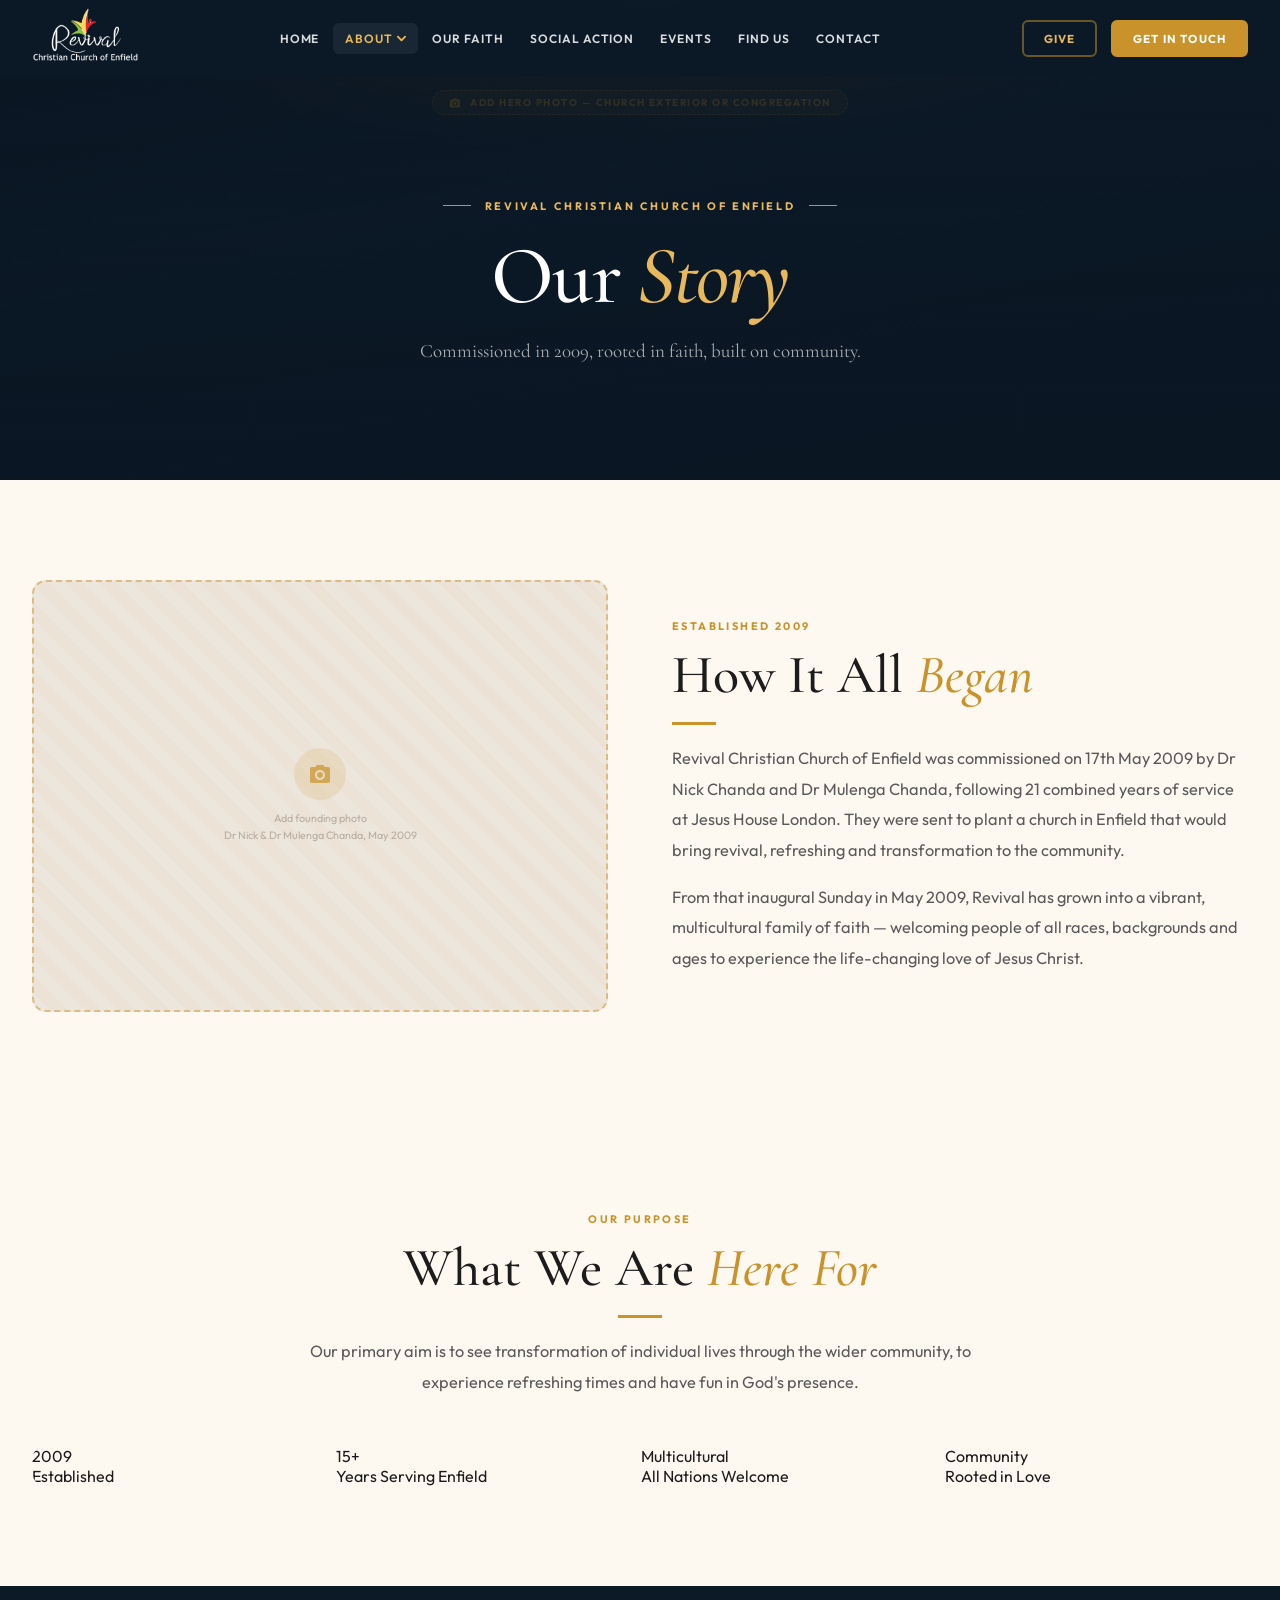
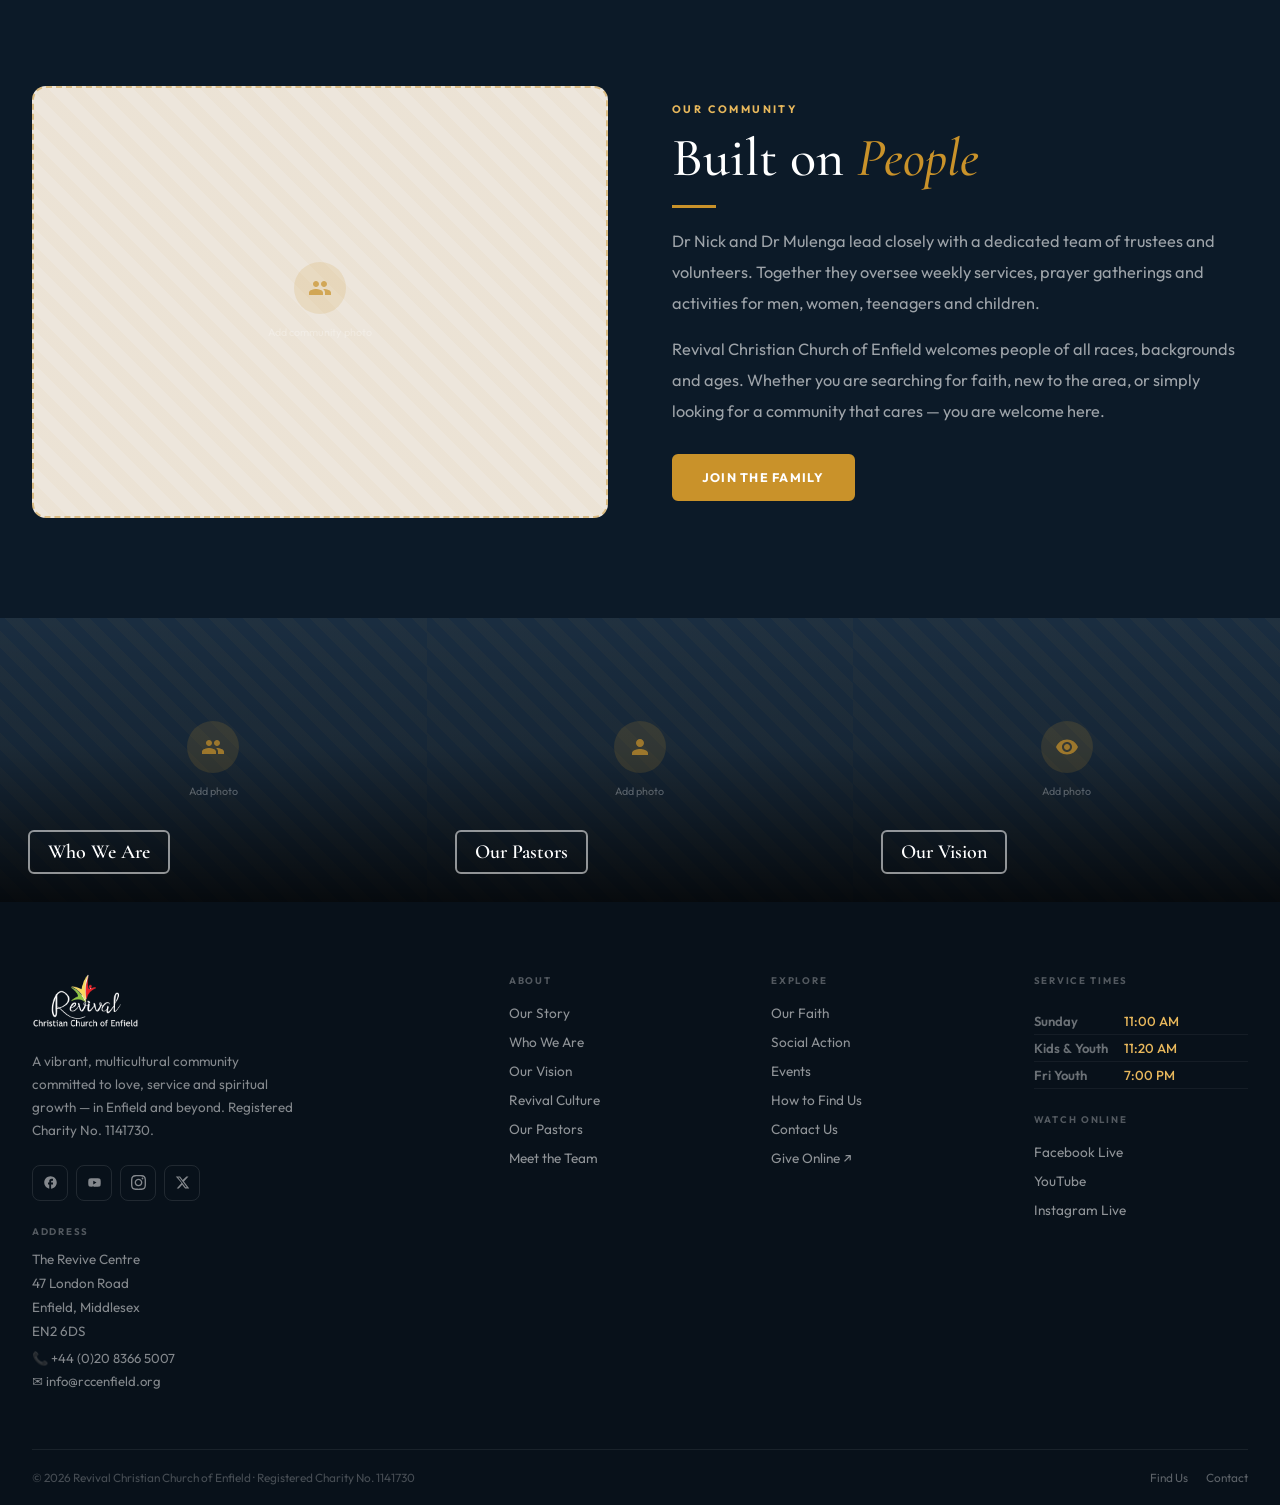
==== background/index.html @ 8c02761c "Initial commit" ====
<!DOCTYPE html>
<html lang="en">
<head>
  <meta charset="UTF-8">
  <meta name="viewport" content="width=device-width, initial-scale=1.0">
  <title>Our Story | Revival Christian Church of Enfield</title>
  <meta name="description" content="Discover the story behind Revival Christian Church of Enfield — founded in 2009 by Dr Nick &amp; Dr Mulenga Chanda at The Revive Centre, 47 London Road, Enfield EN2 6DS.">
  <meta property="og:title" content="Our Story | Revival Christian Church of Enfield">
  <meta property="og:description" content="Founded in 2009, Revival Christian Church of Enfield is a community of faith committed to transformation, refreshing and revival in Enfield and beyond.">
  <meta property="og:type" content="website">
  <meta property="og:url" content="https://rccenfield.org/background/">
  <meta name="robots" content="index, follow">
  <link rel="canonical" href="https://rccenfield.org/background/">
  <script type="application/ld+json">{"@context":"https://schema.org","@type":"Church","name":"Revival Christian Church of Enfield","url":"https://rccenfield.org","telephone":"+442083665007","email":"info@rccenfield.org","address":{"@type":"PostalAddress","streetAddress":"47 London Road","addressLocality":"Enfield","addressRegion":"Middlesex","postalCode":"EN2 6DS","addressCountry":"GB"},"foundingDate":"2009-05-17"}</script>
  <link rel="preconnect" href="https://fonts.googleapis.com">
  <link rel="preconnect" href="https://fonts.gstatic.com" crossorigin>
  <link href="https://fonts.googleapis.com/css2?family=Cormorant+Garamond:ital,wght@0,400;0,500;0,600;0,700;1,400;1,600&family=Outfit:wght@300;400;500;600;700&display=swap" rel="stylesheet">
  <link rel="stylesheet" href="../css/global.css">
  <style>
    .story-grid   { display: grid; grid-template-columns: 1fr 1fr; gap: 64px; align-items: center; }
    .story-grid.rev { direction: rtl; }
    .story-grid.rev > * { direction: ltr; }
    .story-ph     { aspect-ratio: 4/3; }
    .aim-block    { background: var(--navy); border-radius: var(--rl); padding: 48px; }
    .aim-block .st { color: #fff; }
    .aim-block .st em { font-style: italic; color: var(--glt); }
    .aim-block .sb { color: rgba(255,255,255,.7); }
    @media (max-width: 900px) {
      .story-grid, .story-grid.rev { grid-template-columns: 1fr; direction: ltr; }
    }
  </style>
</head>
<body>

<!-- ════════════ NAV ════════════ -->
<nav class="nav dark" id="nav" role="navigation" aria-label="Main navigation">
  <div class="nav-in">
    <a href="../" class="nav-logo" aria-label="Revival Christian Church of Enfield – Home">
      <img src="../assets/img/logo.png" alt="Revival Christian Church of Enfield" class="logo-img">
    </a>
    <ul class="nav-links" role="list">
      <li class="ni"><a href="../" class="nl">Home</a></li>
      <li class="ni">
        <button class="nl active" aria-haspopup="true" aria-expanded="false">About <svg class="chev" viewBox="0 0 10 6"><path d="M1 1l4 4 4-4" stroke-linecap="round" stroke-linejoin="round"/></svg></button>
        <div class="drop" role="menu">
          <a href="../background/" role="menuitem" aria-current="page">Our Story</a>
          <a href="../who_we_are/" role="menuitem">Who We Are</a>
          <a href="../our_vision/" role="menuitem">Our Vision</a>
          <a href="../culture/" role="menuitem">Revival Culture</a>
          <div class="dd"></div>
          <a href="../our_pastors/" role="menuitem">Our Pastors</a>
          <a href="../our_workforce/" role="menuitem">Meet the Team</a>
        </div>
      </li>
      <li class="ni"><a href="../our_faith/" class="nl">Our Faith</a></li>
      <li class="ni"><a href="../social_action/" class="nl">Social Action</a></li>
      <li class="ni"><a href="../events/" class="nl">Events</a></li>
      <li class="ni"><a href="../how_to_find_us/" class="nl">Find Us</a></li>
      <li class="ni"><a href="../contact/" class="nl">Contact</a></li>
    </ul>
    <div style="display:flex;align-items:center;gap:14px;flex-shrink:0;">
      <a href="https://rcce.churchsuite.com/donate/" target="_blank" rel="noopener" class="btn-nav-give">Give</a>
      <a href="../contact/" class="btn-nav">Get in Touch</a>
      <button class="burger" id="burger" aria-label="Open menu" aria-expanded="false"><span></span><span></span><span></span></button>
    </div>
  </div>
</nav>

<!-- Mobile Menu -->
<div class="mob" id="mob" role="dialog" aria-modal="true" aria-label="Navigation">
  <span class="mob-sec">Menu</span>
  <a href="../">Home</a>
  <span class="mob-sec">About</span>
  <a href="../background/">Our Story</a>
  <a href="../who_we_are/">Who We Are</a>
  <a href="../our_vision/">Our Vision</a>
  <a href="../culture/">Revival Culture</a>
  <a href="../our_pastors/">Our Pastors</a>
  <a href="../our_workforce/">Meet the Team</a>
  <span class="mob-sec">Explore</span>
  <a href="../our_faith/">Our Faith</a>
  <a href="../social_action/">Social Action</a>
  <a href="../events/">Events</a>
  <a href="../how_to_find_us/">How to Find Us</a>
  <a href="../contact/">Contact</a>
  <a href="https://rcce.churchsuite.com/donate/" target="_blank" rel="noopener">Give Online ↗</a>
  <a href="../contact/" class="mob-cta">Get in Touch →</a>
</div>

<!-- ════════════ PAGE HERO ════════════ -->
<section class="page-hero" aria-labelledby="ph-h1">
  <div class="page-hero-bg" aria-hidden="true">
    <!--
      📷 HERO PHOTO — Add a photo of the church exterior, congregation, or founding moment.
      <img src="../images/background-hero.jpg" alt="Revival Christian Church of Enfield congregation" class="page-hero-img">
    -->
    <div class="page-hero-ph">
      <span class="page-hero-ph-label">
        <svg viewBox="0 0 24 24"><path d="M20 5h-3.17L15 3H9L7.17 5H4c-1.1 0-2 .9-2 2v12c0 1.1.9 2 2 2h16c1.1 0 2-.9 2-2V7c0-1.1-.9-2-2-2zm-8 13c-2.76 0-5-2.24-5-5s2.24-5 5-5 5 2.24 5 5-2.24 5-5 5zm0-8c-1.65 0-3 1.35-3 3s1.35 3 3 3 3-1.35 3-3-1.35-3-3-3z"/></svg>
        Add Hero Photo — church exterior or congregation
      </span>
    </div>
    <div class="page-hero-overlay"></div>
  </div>
  <div class="page-hero-c">
    <p class="page-hero-ey">Revival Christian Church of Enfield</p>
    <h1 class="page-hero-h1" id="ph-h1">Our <em>Story</em></h1>
    <p class="page-hero-sub">Commissioned in 2009, rooted in faith, built on community.</p>
  </div>
</section>

<!-- ════════════ FOUNDING STORY ════════════ -->
<section class="sec" style="background:var(--cream);" aria-labelledby="story-h">
  <div class="sec-in">
    <div class="story-grid">
      <div class="reveal">
        <!--
          📷 FOUNDING PHOTO — A photo from the early days or founding service, May 2009.
          <img src="../images/founding.jpg" alt="Dr Nick and Dr Mulenga Chanda at the founding of Revival Church Enfield, 17 May 2009">
        -->
        <div class="ph story-ph">
          <div class="ph-inner">
            <div class="ph-ico"><svg viewBox="0 0 24 24"><path d="M20 5h-3.17L15 3H9L7.17 5H4c-1.1 0-2 .9-2 2v12c0 1.1.9 2 2 2h16c1.1 0 2-.9 2-2V7c0-1.1-.9-2-2-2zm-8 13c-2.76 0-5-2.24-5-5s2.24-5 5-5 5 2.24 5 5-2.24 5-5 5zm0-8c-1.65 0-3 1.35-3 3s1.35 3 3 3 3-1.35 3-3-1.35-3-3-3z"/></svg></div>
            <div class="ph-hint">Add founding photo<br>Dr Nick &amp; Dr Mulenga Chanda, May 2009</div>
          </div>
        </div>
      </div>
      <div class="reveal">
        <p class="ey">Established 2009</p>
        <h2 class="st" id="story-h">How It All <em>Began</em></h2>
        <div class="gbar"></div>
        <p class="sb">Revival Christian Church of Enfield was commissioned on 17th May 2009 by Dr Nick Chanda and Dr Mulenga Chanda, following 21 combined years of service at Jesus House London. They were sent to plant a church in Enfield that would bring revival, refreshing and transformation to the community.</p>
        <p class="sb" style="margin-top:16px;">From that inaugural Sunday in May 2009, Revival has grown into a vibrant, multicultural family of faith — welcoming people of all races, backgrounds and ages to experience the life-changing love of Jesus Christ.</p>
      </div>
    </div>
  </div>
</section>

<!-- ════════════ OUR PRIMARY AIM ════════════ -->
<section class="sec" aria-labelledby="aim-h">
  <div class="sec-in">
    <div style="text-align:center;max-width:720px;margin:0 auto 48px;" class="reveal">
      <p class="ey">Our Purpose</p>
      <h2 class="st" id="aim-h">What We Are <em>Here For</em></h2>
      <div class="gbar" style="margin:18px auto;"></div>
      <p class="sb">Our primary aim is to see transformation of individual lives through the wider community, to experience refreshing times and have fun in God's presence.</p>
    </div>

    <div class="stats-row reveal">
      <div class="stat-block">
        <div class="stat-num">2009</div>
        <div class="stat-label">Established</div>
      </div>
      <div class="stat-block">
        <div class="stat-num">15+</div>
        <div class="stat-label">Years Serving Enfield</div>
      </div>
      <div class="stat-block">
        <div class="stat-num">Multi&shy;cultural</div>
        <div class="stat-label">All Nations Welcome</div>
      </div>
      <div class="stat-block">
        <div class="stat-num">Community</div>
        <div class="stat-label">Rooted in Love</div>
      </div>
    </div>
  </div>
</section>

<!-- ════════════ COMMUNITY ════════════ -->
<section class="sec" style="background:var(--navy);" aria-labelledby="community-h">
  <div class="sec-in">
    <div class="story-grid rev">
      <div class="reveal" style="text-align:left;">
        <p class="ey" style="color:var(--glt);">Our Community</p>
        <h2 class="st st-wht" id="community-h">Built on <em>People</em></h2>
        <div class="gbar"></div>
        <p class="sb sb-lt">Dr Nick and Dr Mulenga lead closely with a dedicated team of trustees and volunteers. Together they oversee weekly services, prayer gatherings and activities for men, women, teenagers and children.</p>
        <p class="sb sb-lt" style="margin-top:16px;">Revival Christian Church of Enfield welcomes people of all races, backgrounds and ages. Whether you are searching for faith, new to the area, or simply looking for a community that cares — you are welcome here.</p>
        <a href="../contact/" class="btn bg" style="margin-top:28px;">Join the Family</a>
      </div>
      <div class="reveal">
        <!--
          📷 COMMUNITY PHOTO — A photo showing the diverse congregation or a community event.
          <img src="../images/community.jpg" alt="Revival Church Enfield community gathering">
        -->
        <div class="ph story-ph">
          <div class="ph-inner">
            <div class="ph-ico"><svg viewBox="0 0 24 24"><path d="M16 11c1.66 0 2.99-1.34 2.99-3S17.66 5 16 5c-1.66 0-3 1.34-3 3s1.34 3 3 3zm-8 0c1.66 0 2.99-1.34 2.99-3S9.66 5 8 5C6.34 5 5 6.34 5 8s1.34 3 3 3zm0 2c-2.33 0-7 1.17-7 3.5V19h14v-2.5c0-2.33-4.67-3.5-7-3.5zm8 0c-.29 0-.62.02-.97.05 1.16.84 1.97 1.97 1.97 3.45V19h6v-2.5c0-2.33-4.67-3.5-7-3.5z"/></svg></div>
            <div class="ph-hint" style="color:rgba(255,255,255,.3);">Add community photo</div>
          </div>
        </div>
      </div>
    </div>
  </div>
</section>

<!-- ════════════ CROSS LINKS ════════════ -->
<div class="xlinks" aria-label="Explore more">
  <div class="xlinks-grid">
    <a href="../who_we_are/" class="xl">
      <div class="xl-ph-wrap">
        <div class="ph" style="height:100%;border-radius:0;border:none;">
          <div class="ph-inner"><div class="ph-ico"><svg viewBox="0 0 24 24"><path d="M16 11c1.66 0 2.99-1.34 2.99-3S17.66 5 16 5c-1.66 0-3 1.34-3 3s1.34 3 3 3zm-8 0c1.66 0 2.99-1.34 2.99-3S9.66 5 8 5C6.34 5 5 6.34 5 8s1.34 3 3 3zm0 2c-2.33 0-7 1.17-7 3.5V19h14v-2.5c0-2.33-4.67-3.5-7-3.5zm8 0c-.29 0-.62.02-.97.05 1.16.84 1.97 1.97 1.97 3.45V19h6v-2.5c0-2.33-4.67-3.5-7-3.5z"/></svg></div><div class="ph-hint" style="color:rgba(255,255,255,.3);">Add photo</div></div>
        </div>
      </div>
      <div class="xl-over"><span class="xl-title">Who We Are</span></div>
    </a>
    <a href="../our_pastors/" class="xl">
      <div class="xl-ph-wrap">
        <div class="ph" style="height:100%;border-radius:0;border:none;">
          <div class="ph-inner"><div class="ph-ico"><svg viewBox="0 0 24 24"><path d="M12 12c2.21 0 4-1.79 4-4s-1.79-4-4-4-4 1.79-4 4 1.79 4 4 4zm0 2c-2.67 0-8 1.34-8 4v2h16v-2c0-2.66-5.33-4-8-4z"/></svg></div><div class="ph-hint" style="color:rgba(255,255,255,.3);">Add photo</div></div>
        </div>
      </div>
      <div class="xl-over"><span class="xl-title">Our Pastors</span></div>
    </a>
    <a href="../our_vision/" class="xl">
      <div class="xl-ph-wrap">
        <div class="ph" style="height:100%;border-radius:0;border:none;">
          <div class="ph-inner"><div class="ph-ico"><svg viewBox="0 0 24 24"><path d="M12 4.5C7 4.5 2.73 7.61 1 12c1.73 4.39 6 7.5 11 7.5s9.27-3.11 11-7.5c-1.73-4.39-6-7.5-11-7.5zM12 17c-2.76 0-5-2.24-5-5s2.24-5 5-5 5 2.24 5 5-2.24 5-5 5zm0-8c-1.66 0-3 1.34-3 3s1.34 3 3 3 3-1.34 3-3-1.34-3-3-3z"/></svg></div><div class="ph-hint" style="color:rgba(255,255,255,.3);">Add photo</div></div>
        </div>
      </div>
      <div class="xl-over"><span class="xl-title">Our Vision</span></div>
    </a>
  </div>
</div>

<!-- ════════════ FOOTER ════════════ -->
<footer role="contentinfo">
  <div class="fg">
    <div>
      <img src="../assets/img/logo.png" alt="Revival Christian Church of Enfield" class="f-logo-img">
      <p class="f-tag">A vibrant, multicultural community committed to love, service and spiritual growth — in Enfield and beyond. Registered Charity No. 1141730.</p>
      <div class="fsocs" aria-label="Social media">
        <a href="https://facebook.com/rccenfield" target="_blank" rel="noopener" class="fsoc" aria-label="Facebook"><svg viewBox="0 0 24 24"><path d="M22 12c0-5.52-4.48-10-10-10S2 6.48 2 12c0 4.84 3.44 8.87 8 9.8V15H8v-3h2V9.5C10 7.57 11.57 6 13.5 6H16v3h-2c-.55 0-1 .45-1 1v2h3v3h-3v6.95c5.05-.5 9-4.76 9-9.95z"/></svg></a>
        <a href="https://youtube.com/@rccenfield" target="_blank" rel="noopener" class="fsoc" aria-label="YouTube"><svg viewBox="0 0 24 24"><path d="M21.58 7.19c-.23-.86-.91-1.54-1.77-1.77C18.25 5 12 5 12 5s-6.25 0-7.81.42c-.86.23-1.54.91-1.77 1.77C2 8.75 2 12 2 12s0 3.25.42 4.81c.23.86.91 1.54 1.77 1.77C5.75 19 12 19 12 19s6.25 0 7.81-.42c.86-.23 1.54-.91 1.77-1.77C22 15.25 22 12 22 12s0-3.25-.42-4.81zM10 15V9l5.2 3L10 15z"/></svg></a>
        <a href="https://instagram.com/rccenfield" target="_blank" rel="noopener" class="fsoc" aria-label="Instagram"><svg viewBox="0 0 24 24"><path d="M12 2.163c3.204 0 3.584.012 4.85.07 3.252.148 4.771 1.691 4.919 4.919.058 1.265.069 1.645.069 4.849 0 3.205-.012 3.584-.069 4.849-.149 3.225-1.664 4.771-4.919 4.919-1.266.058-1.644.07-4.85.07-3.204 0-3.584-.012-4.849-.07-3.26-.149-4.771-1.699-4.919-4.92-.058-1.265-.07-1.644-.07-4.849 0-3.204.013-3.583.07-4.849.149-3.227 1.664-4.771 4.919-4.919 1.266-.057 1.645-.069 4.849-.069zm0-2.163c-3.259 0-3.667.014-4.947.072-4.358.2-6.78 2.618-6.98 6.98-.059 1.281-.073 1.689-.073 4.948 0 3.259.014 3.668.072 4.948.2 4.358 2.618 6.78 6.98 6.98 1.281.058 1.689.072 4.948.072 3.259 0 3.668-.014 4.948-.072 4.354-.2 6.782-2.618 6.979-6.98.059-1.28.073-1.689.073-4.948 0-3.259-.014-3.667-.072-4.947-.196-4.354-2.617-6.78-6.979-6.98-1.281-.059-1.69-.073-4.949-.073zm0 5.838c-3.403 0-6.162 2.759-6.162 6.162s2.759 6.163 6.162 6.163 6.162-2.759 6.162-6.163c0-3.403-2.759-6.162-6.162-6.162zm0 10.162c-2.209 0-4-1.79-4-4 0-2.209 1.791-4 4-4s4 1.791 4 4c0 2.21-1.791 4-4 4zm6.406-11.845c-.796 0-1.441.645-1.441 1.44s.645 1.44 1.441 1.44c.795 0 1.439-.645 1.439-1.44s-.644-1.44-1.439-1.44z"/></svg></a>
        <a href="https://twitter.com/rccenfield" target="_blank" rel="noopener" class="fsoc" aria-label="X / Twitter"><svg viewBox="0 0 24 24"><path d="M18.244 2.25h3.308l-7.227 8.26 8.502 11.24H16.17l-4.714-6.231-5.401 6.231H2.746l7.73-8.835L1.254 2.25H8.08l4.253 5.622zm-1.161 17.52h1.833L7.084 4.126H5.117z"/></svg></a>
      </div>
      <div class="faddr">
        <h5>Address</h5>
        <p>The Revive Centre<br>47 London Road<br>Enfield, Middlesex<br>EN2 6DS</p>
        <a href="tel:+442083665007">📞 +44 (0)20 8366 5007</a>
        <a href="mailto:info@rccenfield.org">✉ info@rccenfield.org</a>
      </div>
    </div>
    <div class="fc">
      <h5>About</h5>
      <ul>
        <li><a href="../background/">Our Story</a></li>
        <li><a href="../who_we_are/">Who We Are</a></li>
        <li><a href="../our_vision/">Our Vision</a></li>
        <li><a href="../culture/">Revival Culture</a></li>
        <li><a href="../our_pastors/">Our Pastors</a></li>
        <li><a href="../our_workforce/">Meet the Team</a></li>
      </ul>
    </div>
    <div class="fc">
      <h5>Explore</h5>
      <ul>
        <li><a href="../our_faith/">Our Faith</a></li>
        <li><a href="../social_action/">Social Action</a></li>
        <li><a href="../events/">Events</a></li>
        <li><a href="../how_to_find_us/">How to Find Us</a></li>
        <li><a href="../contact/">Contact Us</a></li>
        <li><a href="https://rcce.churchsuite.com/donate/" target="_blank" rel="noopener">Give Online ↗</a></li>
      </ul>
    </div>
    <div class="fc">
      <h5>Service Times</h5>
      <div class="ftimes">
        <div class="ftr"><span class="fday">Sunday</span><span class="fval">11:00 AM</span></div>
        <div class="ftr"><span class="fday">Kids &amp; Youth</span><span class="fval">11:20 AM</span></div>
        <div class="ftr"><span class="fday">Fri Youth</span><span class="fval">7:00 PM</span></div>
      </div>
      <div style="margin-top:24px;">
        <h5>Watch Online</h5>
        <ul>
          <li><a href="https://facebook.com/rccenfield" target="_blank" rel="noopener">Facebook Live</a></li>
          <li><a href="https://youtube.com/@rccenfield" target="_blank" rel="noopener">YouTube</a></li>
          <li><a href="https://instagram.com/rccenfield" target="_blank" rel="noopener">Instagram Live</a></li>
        </ul>
      </div>
    </div>
  </div>
  <div class="fbot">
    <p>© <span id="cyr">2025</span> Revival Christian Church of Enfield · Registered Charity No. 1141730</p>
    <div class="fbot-links">
      <a href="../how_to_find_us/">Find Us</a>
      <a href="../contact/">Contact</a>
    </div>
  </div>
</footer>

<a href="#" class="btt" id="btt" aria-label="Back to top">
  <svg viewBox="0 0 24 24"><path d="M18 15l-6-6-6 6" stroke-linecap="round" stroke-linejoin="round"/></svg>
</a>

<script>
  const nav = document.getElementById('nav');
  const btt = document.getElementById('btt');
  const onScroll = () => {
    nav.classList.toggle('scrolled', window.scrollY > 40);
    btt.classList.toggle('show', window.scrollY > 500);
  };
  window.addEventListener('scroll', onScroll, {passive:true}); onScroll();
  const burger = document.getElementById('burger');
  const mob    = document.getElementById('mob');
  burger.addEventListener('click', () => {
    const open = mob.classList.toggle('open');
    burger.classList.toggle('open', open);
    burger.setAttribute('aria-expanded', open);
    document.body.style.overflow = open ? 'hidden' : '';
  });
  mob.querySelectorAll('a').forEach(a => a.addEventListener('click', () => {
    mob.classList.remove('open'); burger.classList.remove('open');
    burger.setAttribute('aria-expanded','false'); document.body.style.overflow='';
  }));
  btt.addEventListener('click', e => { e.preventDefault(); window.scrollTo({top:0,behavior:'smooth'}); });
  const obs = new IntersectionObserver(entries => {
    entries.forEach((e, i) => {
      if (e.isIntersecting) { setTimeout(() => e.target.classList.add('revealed'), i * 70); obs.unobserve(e.target); }
    });
  }, {threshold: 0.1});
  document.querySelectorAll('.reveal').forEach(el => obs.observe(el));
  var cyr=document.getElementById('cyr');if(cyr)cyr.textContent=new Date().getFullYear();
</script>
</body>
</html>
---- css/global.css ----
/* ═══════════════════════════════════════════════════
   RCCE — GLOBAL STYLES
   Revival Christian Church of Enfield · rccenfield.org
═══════════════════════════════════════════════════ */

/* ── VARIABLES ── */
:root {
  --navy:  #0c1a28;
  --navy2: #132030;
  --navy3: #1a2d40;
  --gold:  #c9922a;
  --glt:   #e8b85c;
  --red:   #c0392b;
  --grn:   #2d7d4e;
  --cream: #fdf8f0;
  --wwht:  #fff9f2;
  --text:  #1c1c1c;
  --muted: #5a5a5a;
  --light: #8a8a8a;
  --bdr:   #e4dbd0;
  --ph:    #ede6dc;
  --nav-h: 76px;
  --max:   1280px;
  --r:     6px;
  --rl:    14px;
  --ease:  cubic-bezier(0.22, 1, 0.36, 1);
  --fd: 'Cormorant Garamond', Georgia, serif;
  --fb: 'Outfit', system-ui, sans-serif;
}

/* ── RESET ── */
*, *::before, *::after { box-sizing: border-box; margin: 0; padding: 0; }
html  { scroll-behavior: smooth; }
body  { font-family: var(--fb); color: var(--text); background: var(--cream); -webkit-font-smoothing: antialiased; overflow-x: hidden; }
a     { text-decoration: none; color: inherit; }
img   { max-width: 100%; display: block; }
ul    { list-style: none; }
button { cursor: pointer; border: none; background: none; font-family: var(--fb); }

/* ── IMAGE PLACEHOLDER ── */
.ph { position: relative; overflow: hidden; border-radius: var(--rl); background: var(--ph); border: 2px dashed rgba(201,146,42,.5); display: flex; flex-direction: column; align-items: center; justify-content: center; gap: 10px; text-align: center; padding: 32px 20px; }
.ph::before { content: ''; position: absolute; inset: 0; background: repeating-linear-gradient(45deg, transparent, transparent 12px, rgba(201,146,42,.04) 12px, rgba(201,146,42,.04) 24px); }
.ph-inner { position: relative; z-index: 1; display: flex; flex-direction: column; align-items: center; gap: 10px; }
.ph-ico { width: 52px; height: 52px; border-radius: 50%; background: rgba(201,146,42,.15); display: flex; align-items: center; justify-content: center; }
.ph-ico svg { width: 24px; height: 24px; fill: var(--gold); opacity: .7; }
.ph-title { font-size: .68rem; font-weight: 700; letter-spacing: .18em; text-transform: uppercase; color: #a09080; }
.ph-hint  { font-size: .67rem; color: #b8aba0; line-height: 1.55; max-width: 220px; }
.ph-badge { display: inline-block; padding: 3px 10px; border-radius: 99px; background: rgba(201,146,42,.12); color: var(--gold); font-size: .62rem; font-weight: 700; letter-spacing: .1em; text-transform: uppercase; }

/* ── BUTTONS ── */
.btn { display: inline-flex; align-items: center; gap: 8px; font-size: .78rem; font-weight: 700; letter-spacing: .1em; text-transform: uppercase; padding: 14px 28px; border-radius: var(--r); border: 2px solid transparent; transition: all .25s var(--ease); white-space: nowrap; cursor: pointer; }
.bg  { background: var(--gold); color: #fff; border-color: var(--gold); }
.bg:hover  { background: var(--glt); border-color: var(--glt); transform: translateY(-2px); box-shadow: 0 10px 28px rgba(201,146,42,.38); }
.bwo { background: transparent; color: #fff; border-color: rgba(255,255,255,.55); }
.bwo:hover { background: rgba(255,255,255,.1); border-color: #fff; transform: translateY(-2px); }
.bn  { background: var(--navy); color: #fff; border-color: var(--navy); }
.bn:hover  { background: var(--navy2); transform: translateY(-2px); }
.bgo { background: transparent; color: var(--gold); border-color: var(--gold); }
.bgo:hover { background: var(--gold); color: #fff; transform: translateY(-2px); }

/* ── NAV ── */
.nav { position: fixed; inset: 0 0 auto; height: var(--nav-h); z-index: 900; background: transparent; transition: background .4s var(--ease), box-shadow .4s; }
.nav.dark { background: rgba(12,26,40,.97); }
.nav.scrolled { background: rgba(12,26,40,.97); backdrop-filter: blur(18px); -webkit-backdrop-filter: blur(18px); box-shadow: 0 1px 0 rgba(255,255,255,.06), 0 4px 24px rgba(0,0,0,.3); }
.nav-in { max-width: var(--max); margin: 0 auto; padding: 0 32px; height: 100%; display: flex; align-items: center; justify-content: space-between; gap: 20px; }
.nav-logo { display: flex; align-items: center; flex-shrink: 0; }
.logo-img  { height: 60px; width: auto; display: block; }
.nav-links { display: flex; align-items: center; gap: 2px; }
.ni { position: relative; }
.nl { display: flex; align-items: center; gap: 4px; font-size: .75rem; font-weight: 600; letter-spacing: .08em; text-transform: uppercase; color: rgba(255,255,255,.85); padding: 8px 12px; border-radius: var(--r); transition: color .2s, background .2s; white-space: nowrap; }
.nl:hover, .nl.active { color: var(--glt); background: rgba(255,255,255,.06); }
.chev { width: 9px; height: 9px; fill: none; stroke: currentColor; stroke-width: 2; transition: transform .2s; }
.ni:hover .chev { transform: rotate(180deg); }
.drop { position: absolute; top: calc(100% + 8px); left: 0; background: var(--navy3); border-radius: var(--rl); box-shadow: 0 20px 60px rgba(0,0,0,.5); border: 1px solid rgba(255,255,255,.08); min-width: 215px; padding: 8px; opacity: 0; visibility: hidden; transform: translateY(-8px) scale(.98); transition: all .22s var(--ease); pointer-events: none; }
.ni:hover .drop, .ni:focus-within .drop { opacity: 1; visibility: visible; transform: none; pointer-events: all; }
.drop a { display: block; padding: 9px 14px; font-size: .84rem; font-weight: 500; color: rgba(255,255,255,.78); border-radius: 7px; transition: background .15s, color .15s; }
.drop a:hover { background: rgba(255,255,255,.07); color: var(--glt); }
.dd  { height: 1px; background: rgba(255,255,255,.07); margin: 6px 8px; }
.btn-nav { font-size: .72rem; font-weight: 700; letter-spacing: .1em; text-transform: uppercase; padding: 9px 20px; border-radius: var(--r); background: var(--gold); color: #fff; border: 2px solid var(--gold); transition: all .22s var(--ease); flex-shrink: 0; }
.btn-nav:hover { background: var(--glt); border-color: var(--glt); transform: translateY(-1px); }
.btn-nav-give { font-size: .72rem; font-weight: 700; letter-spacing: .1em; text-transform: uppercase; padding: 9px 20px; border-radius: var(--r); background: transparent; color: var(--glt); border: 2px solid rgba(201,146,42,.5); transition: all .22s var(--ease); flex-shrink: 0; white-space: nowrap; }
.btn-nav-give:hover { background: var(--gold); border-color: var(--gold); color: #fff; }
.burger { display: none; flex-direction: column; gap: 5px; padding: 6px; }
.burger span { display: block; width: 22px; height: 2px; background: #fff; border-radius: 2px; transition: all .3s; }
.burger.open span:nth-child(1) { transform: translateY(7px) rotate(45deg); }
.burger.open span:nth-child(2) { opacity: 0; }
.burger.open span:nth-child(3) { transform: translateY(-7px) rotate(-45deg); }
.mob { display: none; position: fixed; inset: var(--nav-h) 0 0; background: var(--navy); z-index: 800; overflow-y: auto; padding: 20px 28px 40px; flex-direction: column; gap: 2px; }
.mob.open { display: flex; }
.mob a { display: block; padding: 13px 0; font-size: .95rem; font-weight: 600; color: rgba(255,255,255,.8); border-bottom: 1px solid rgba(255,255,255,.07); transition: color .15s; }
.mob a:hover { color: var(--glt); }
.mob-sec  { font-size: .62rem; font-weight: 700; letter-spacing: .18em; text-transform: uppercase; color: rgba(255,255,255,.3); margin: 16px 0 4px; }
.mob-cta  { background: var(--gold) !important; color: #fff !important; text-align: center; border-radius: var(--r); padding: 14px !important; margin-top: 12px; border-bottom: none !important; }

/* ── SECTION UTILITIES ── */
.sec    { padding: 100px 32px; }
.sec-in { max-width: var(--max); margin: 0 auto; }
.ey    { font-size: .68rem; font-weight: 700; letter-spacing: .22em; text-transform: uppercase; color: var(--gold); margin-bottom: 12px; }
.ey-lt { color: var(--glt); }
.st    { font-family: var(--fd); font-size: clamp(34px, 4.5vw, 54px); font-weight: 500; line-height: 1.1; color: var(--text); }
.st em { font-style: italic; color: var(--gold); }
.st-wht { color: #fff; }
.sb    { font-size: 1.02rem; line-height: 1.88; color: var(--muted); margin-top: 18px; }
.sb-lt { color: rgba(255,255,255,.6); }
.gbar  { width: 44px; height: 3px; background: var(--gold); margin-top: 18px; }
.gc    { margin-left: auto; margin-right: auto; }
.txt-c { text-align: center; }

/* ── TAGS ── */
.tags { display: flex; flex-wrap: wrap; gap: 9px; margin-top: 26px; }
.tag  { font-size: .7rem; font-weight: 700; letter-spacing: .08em; text-transform: uppercase; padding: 5px 14px; border-radius: 99px; }
.tg { background: rgba(45,125,78,.1);  color: var(--grn); }
.ta { background: rgba(201,146,42,.1); color: var(--gold); }
.tr { background: rgba(192,57,43,.1);  color: var(--red); }
.tb { background: rgba(74,120,196,.1); color: #4a78c4; }

/* ── SOCIAL PILLS ── */
.pills { display: flex; gap: 9px; flex-wrap: wrap; }
.pill  { display: flex; align-items: center; gap: 8px; padding: 8px 16px; border-radius: 8px; border: 1px solid rgba(255,255,255,.14); background: rgba(255,255,255,.06); color: rgba(255,255,255,.82); font-size: .78rem; font-weight: 600; transition: all .2s; }
.pill:hover { background: rgba(255,255,255,.12); border-color: rgba(255,255,255,.28); }
.pdot { width: 8px; height: 8px; border-radius: 50%; }
.dfb  { background: #1877F2; }
.dyt  { background: #FF0000; }
.dig  { background: linear-gradient(135deg, #f09433, #e6683c, #dc2743, #bc1888); }

/* ── PLATFORM WATCH LINKS ── */
.wplats { display: flex; flex-direction: column; gap: 12px; margin-top: 30px; }
.wp { display: flex; align-items: center; gap: 14px; padding: 13px 17px; border-radius: 10px; border: 1px solid var(--bdr); background: #fff; transition: all .22s var(--ease); cursor: pointer; }
.wp:hover { border-color: var(--gold); box-shadow: 0 6px 24px rgba(201,146,42,.1); transform: translateX(4px); }
.wp-ico { width: 40px; height: 40px; border-radius: 9px; display: flex; align-items: center; justify-content: center; flex-shrink: 0; }
.wp-ico svg { width: 20px; height: 20px; fill: #fff; }
.ifb { background: #1877F2; } .iyt { background: #FF0000; } .iig { background: linear-gradient(135deg, #f09433, #e6683c, #dc2743, #bc1888); }
.wp-name   { font-weight: 700; font-size: .88rem; color: var(--text); }
.wp-handle { font-size: .78rem; color: var(--light); }
.wp-arr    { margin-left: auto; color: var(--light); font-size: 1rem; transition: transform .2s, color .2s; }
.wp:hover .wp-arr { transform: translateX(3px); color: var(--gold); }

/* ── SCRIPTURE BLOCK ── */
.scripture { border-left: 3px solid var(--gold); padding: 22px 28px; background: rgba(255,255,255,.04); border-radius: 0 var(--rl) var(--rl) 0; margin-top: 30px; }
.scr-txt { font-family: var(--fd); font-size: 1.2rem; font-style: italic; color: rgba(255,255,255,.82); line-height: 1.65; margin-bottom: 10px; }
.scr-ref { font-size: .72rem; font-weight: 700; letter-spacing: .12em; text-transform: uppercase; color: var(--gold); }

/* ── ANIMATIONS ── */
@keyframes fadeUp   { from { opacity: 0; transform: translateY(22px); } to { opacity: 1; transform: translateY(0); } }
@keyframes fadeIn   { from { opacity: 0; } to { opacity: 1; } }
@keyframes bounce   { 0%, 100% { opacity: 1; transform: scaleY(1); } 50% { opacity: .4; transform: scaleY(.6); } }

/* ── SCROLL REVEAL ── */
.reveal { opacity: 0; transform: translateY(22px); transition: opacity .7s var(--ease), transform .7s var(--ease); }
.reveal.revealed { opacity: 1; transform: none; }

/* ═══════════════════════════════════════════════════
   PAGE HERO — used on all interior pages
═══════════════════════════════════════════════════ */
.page-hero { position: relative; min-height: 480px; display: flex; flex-direction: column; justify-content: center; align-items: center; text-align: center; padding: calc(var(--nav-h) + 80px) 32px 80px; overflow: hidden; background: var(--navy); }
.page-hero-bg  { position: absolute; inset: 0; z-index: 0; }

/*
  📷 PAGE HERO IMAGE
  Add <img src="your-photo.jpg" class="page-hero-img" alt="..."> inside .page-hero-bg
  then in JS set: document.querySelector('.page-hero-img').classList.add('loaded') after load
*/
.page-hero-img { position: absolute; inset: 0; width: 100%; height: 100%; object-fit: cover; object-position: center; opacity: 0; transition: opacity 1.2s ease; }
.page-hero-img.loaded { opacity: 1; }
.page-hero-overlay { position: absolute; inset: 0; background: linear-gradient(to bottom, rgba(10,22,34,.72) 0%, rgba(10,22,34,.88) 100%); }
.page-hero-ph { position: absolute; inset: 0; background: radial-gradient(ellipse 70% 50% at 50% 0%, rgba(201,146,42,.18) 0%, transparent 65%), linear-gradient(170deg, #0b1520 0%, #0f1e30 40%, #0c1826 100%); display: flex; align-items: flex-start; justify-content: center; padding-top: calc(var(--nav-h) + 14px); }
.page-hero-ph-label { display: inline-flex; align-items: center; gap: 9px; background: rgba(201,146,42,.12); border: 1px dashed rgba(201,146,42,.45); border-radius: 99px; padding: 5px 16px; font-size: .62rem; font-weight: 700; letter-spacing: .15em; text-transform: uppercase; color: rgba(201,146,42,.8); }
.page-hero-ph-label svg { width: 12px; height: 12px; fill: var(--gold); opacity: .8; }
.page-hero-c    { position: relative; z-index: 2; max-width: 780px; }
.page-hero-ey   { display: inline-flex; align-items: center; gap: 14px; color: var(--glt); font-size: .68rem; font-weight: 700; letter-spacing: .24em; text-transform: uppercase; margin-bottom: 20px; opacity: 0; animation: fadeUp .8s var(--ease) .2s forwards; }
.page-hero-ey::before, .page-hero-ey::after { content: ''; width: 28px; height: 1px; background: var(--gold); }
.page-hero-h1   { font-family: var(--fd); font-size: clamp(42px, 7vw, 82px); font-weight: 500; line-height: 1.05; letter-spacing: -.02em; color: #fff; opacity: 0; animation: fadeUp 1s var(--ease) .4s forwards; }
.page-hero-h1 em { font-style: italic; color: var(--glt); }
.page-hero-sub  { font-family: var(--fd); font-size: clamp(15px, 2vw, 19px); font-weight: 400; color: rgba(255,255,255,.65); line-height: 1.65; max-width: 600px; margin: 16px auto 0; opacity: 0; animation: fadeUp 1s var(--ease) .6s forwards; }

/* ═══════════════════════════════════════════════════
   CROSS-LINK STRIP — 3-col image card links at page bottom
═══════════════════════════════════════════════════ */
.xlinks { background: var(--navy2); }
.xlinks-grid { display: grid; grid-template-columns: repeat(3, 1fr); }
.xl { position: relative; overflow: hidden; aspect-ratio: 3/2; display: block; }
.xl-ph-wrap { height: 100%; width: 100%; }
.xl-ph-wrap .ph { height: 100%; border-radius: 0; border: none; background: var(--navy3); }
.xl img { position: absolute; inset: 0; width: 100%; height: 100%; object-fit: cover; transition: transform .5s var(--ease); }
.xl:hover img { transform: scale(1.05); }
.xl-over  { position: absolute; inset: 0; background: linear-gradient(to top, rgba(0,0,0,.78) 0%, rgba(0,0,0,.15) 55%, transparent 100%); display: flex; align-items: flex-end; padding: 28px; }
.xl-title { font-family: var(--fd); font-size: 1.25rem; font-weight: 600; color: #fff; border: 2px solid rgba(255,255,255,.55); padding: 8px 18px; border-radius: var(--r); transition: all .2s; }
.xl:hover .xl-title { background: rgba(255,255,255,.1); border-color: #fff; }

/* ═══════════════════════════════════════════════════
   STATS ROW — e.g. "15+ years · 50+ nations · 7 programmes"
═══════════════════════════════════════════════════ */
.stats-row  { display: grid; grid-template-columns: repeat(4, 1fr); gap: 1px; background: rgba(255,255,255,.07); border-radius: var(--rl); overflow: hidden; }
.stat-item  { background: rgba(255,255,255,.04); padding: 36px 24px; text-align: center; }
.stat-item.on-light { background: var(--wwht); }
.stat-n { font-family: var(--fd); font-size: 2.8rem; font-weight: 600; color: var(--glt); line-height: 1; }
.stat-n.gold { color: var(--gold); }
.stat-l { font-size: .75rem; font-weight: 600; letter-spacing: .1em; text-transform: uppercase; color: rgba(255,255,255,.45); margin-top: 8px; }
.stat-l.on-light { color: var(--muted); }

/* ═══════════════════════════════════════════════════
   TWO-COLUMN LAYOUT UTILITY
═══════════════════════════════════════════════════ */
.two-col { display: grid; grid-template-columns: 1fr 1fr; gap: 72px; align-items: center; }
.two-col.img-right { }
.two-col .col-img  { position: relative; border-radius: var(--rl); overflow: hidden; }
.two-col .col-img .ph { height: 100%; border-radius: 0; }
.two-col .col-txt  { }

/* ═══════════════════════════════════════════════════
   CARD GRID — generic card component
═══════════════════════════════════════════════════ */
.card-grid  { display: grid; gap: 24px; }
.card-grid-3 { grid-template-columns: repeat(3, 1fr); }
.card-grid-2 { grid-template-columns: repeat(2, 1fr); }
.card { background: #fff; border: 1px solid var(--bdr); border-radius: var(--rl); overflow: hidden; transition: all .25s var(--ease); }
.card:hover { box-shadow: 0 12px 40px rgba(201,146,42,.12); transform: translateY(-4px); }
.card-body  { padding: 28px 26px; }
.card-ico   { width: 52px; height: 52px; border-radius: 14px; background: rgba(201,146,42,.1); display: flex; align-items: center; justify-content: center; margin-bottom: 20px; }
.card-ico svg { width: 26px; height: 26px; fill: var(--gold); }
.card-label { font-size: .65rem; font-weight: 700; letter-spacing: .16em; text-transform: uppercase; color: var(--gold); margin-bottom: 8px; }
.card-title { font-family: var(--fd); font-size: 1.3rem; font-weight: 600; color: var(--text); margin-bottom: 10px; }
.card-text  { font-size: .9rem; line-height: 1.75; color: var(--muted); }

/* ── DARK CARD variant ── */
.card-dark { background: var(--navy2); border-color: rgba(255,255,255,.07); }
.card-dark .card-title { color: #fff; }
.card-dark .card-text  { color: rgba(255,255,255,.55); }
.card-dark .card-ico   { background: rgba(201,146,42,.15); }

/* ═══════════════════════════════════════════════════
   VALUE CARDS — culture / vision pillars
═══════════════════════════════════════════════════ */
.value-grid { display: grid; grid-template-columns: repeat(3, 1fr); gap: 0; border-radius: var(--rl); overflow: hidden; }
.value-card { padding: 52px 40px; position: relative; overflow: hidden; transition: transform .3s var(--ease), box-shadow .3s; }
.value-card:hover { transform: translateY(-6px); box-shadow: 0 24px 60px rgba(0,0,0,.22); z-index: 1; }
.vc-navy  { background: var(--navy); }
.vc-gold  { background: var(--gold); }
.vc-coral { background: #d05a3a; }
.vc-grn   { background: var(--grn); }
.vc-blue  { background: #3a6595; }
.vc-white { background: #fff; }
.vc-white .value-num, .vc-white .value-title, .vc-white .value-body { color: var(--text) !important; }
.vc-white .value-body { color: var(--muted) !important; }
.value-num   { font-family: var(--fd); font-size: 5rem; font-weight: 700; line-height: 1; opacity: .1; position: absolute; top: 14px; right: 24px; color: #fff; }
.value-ico   { width: 52px; height: 52px; background: rgba(255,255,255,.15); border-radius: 14px; display: flex; align-items: center; justify-content: center; margin-bottom: 24px; }
.value-ico svg { width: 26px; height: 26px; fill: #fff; }
.value-title { font-family: var(--fd); font-size: 1.7rem; font-weight: 600; color: #fff; margin-bottom: 14px; }
.value-body  { font-size: .93rem; line-height: 1.82; color: rgba(255,255,255,.72); }

/* ═══════════════════════════════════════════════════
   PULL QUOTE
═══════════════════════════════════════════════════ */
.pull-quote { background: var(--navy3); border-radius: var(--rl); padding: 40px 44px; }
.pq-text { font-family: var(--fd); font-size: clamp(1.3rem, 2.5vw, 1.8rem); font-style: italic; color: #fff; line-height: 1.55; }
.pq-text::before { content: '\201C'; color: var(--gold); }
.pq-text::after  { content: '\201D'; color: var(--gold); }

/* ═══════════════════════════════════════════════════
   PROGRAMME CARD — faith programmes stack
═══════════════════════════════════════════════════ */
.prog-card { display: flex; align-items: center; gap: 32px; padding: 36px 40px; background: #fff; border: 1px solid var(--bdr); border-radius: var(--rl); transition: all .25s var(--ease); }
.prog-card:hover { box-shadow: 0 8px 32px rgba(201,146,42,.1); border-color: var(--gold); }
.prog-ico  { width: 64px; height: 64px; border-radius: 50%; background: rgba(201,146,42,.1); display: flex; align-items: center; justify-content: center; flex-shrink: 0; }
.prog-ico svg { width: 28px; height: 28px; fill: var(--gold); }
.prog-body { flex: 1; }
.prog-title { font-family: var(--fd); font-size: 1.4rem; font-weight: 600; color: var(--text); margin-bottom: 8px; }
.prog-text  { font-size: .9rem; color: var(--muted); line-height: 1.7; }
.prog-act   { flex-shrink: 0; }

/* ═══════════════════════════════════════════════════
   MINISTRY TEAM CARDS — workforce
═══════════════════════════════════════════════════ */
.ministry-grid { display: grid; grid-template-columns: repeat(3, 1fr); gap: 32px; }
.ministry-card { text-align: center; }
.ministry-photo { width: 160px; height: 160px; border-radius: 50%; overflow: hidden; margin: 0 auto 18px; }
.ministry-photo .ph { height: 100%; border-radius: 50%; border: 3px solid rgba(201,146,42,.3); }
.ministry-name  { font-family: var(--fd); font-size: 1.2rem; font-weight: 600; color: var(--text); margin-bottom: 4px; }
.ministry-role  { font-size: .72rem; font-weight: 700; letter-spacing: .14em; text-transform: uppercase; color: var(--gold); }

/* ═══════════════════════════════════════════════════
   CONTACT FORM
═══════════════════════════════════════════════════ */
.form-group { margin-bottom: 20px; }
.form-group label { display: block; font-size: .75rem; font-weight: 700; letter-spacing: .1em; text-transform: uppercase; color: var(--muted); margin-bottom: 8px; }
.form-group input,
.form-group textarea,
.form-group select { width: 100%; padding: 13px 16px; border: 1.5px solid var(--bdr); border-radius: var(--r); font-family: var(--fb); font-size: .95rem; color: var(--text); background: #fff; transition: border-color .2s, box-shadow .2s; }
.form-group input:focus,
.form-group textarea:focus { outline: none; border-color: var(--gold); box-shadow: 0 0 0 3px rgba(201,146,42,.12); }
.form-group textarea { min-height: 130px; resize: vertical; }
.form-check { display: flex; align-items: flex-start; gap: 10px; margin-bottom: 10px; cursor: pointer; }
.form-check input[type="checkbox"] { width: 18px; height: 18px; border: 1.5px solid var(--bdr); border-radius: 4px; cursor: pointer; flex-shrink: 0; margin-top: 1px; accent-color: var(--gold); }
.form-check-label { font-size: .88rem; color: var(--muted); line-height: 1.5; }
.form-row { display: grid; grid-template-columns: 1fr 1fr; gap: 16px; }

/* ═══════════════════════════════════════════════════
   TRANSPORT / FIND US CARDS
═══════════════════════════════════════════════════ */
.transport-grid { display: grid; grid-template-columns: repeat(3, 1fr); gap: 24px; }
.transport-card { background: #fff; border: 1px solid var(--bdr); border-radius: var(--rl); padding: 32px 28px; }
.transport-ico  { width: 52px; height: 52px; background: rgba(201,146,42,.1); border-radius: 50%; display: flex; align-items: center; justify-content: center; margin-bottom: 18px; }
.transport-ico svg { width: 26px; height: 26px; fill: var(--gold); }
.transport-title { font-family: var(--fd); font-size: 1.2rem; font-weight: 600; color: var(--text); margin-bottom: 10px; }
.transport-text  { font-size: .88rem; color: var(--muted); line-height: 1.72; }

/* ═══════════════════════════════════════════════════
   MAP PLACEHOLDER
═══════════════════════════════════════════════════ */
.map-wrap { position: relative; aspect-ratio: 16/7; overflow: hidden; border-radius: var(--rl); }
.map-wrap .ph { height: 100%; border-radius: 0; }
.map-wrap iframe { position: absolute; inset: 0; width: 100%; height: 100%; border: 0; }

/* ═══════════════════════════════════════════════════
   CONTACT INFO BLOCK
═══════════════════════════════════════════════════ */
.contact-info-block { background: var(--navy); border-radius: var(--rl); padding: 40px; }
.ci-row { display: flex; align-items: flex-start; gap: 16px; padding: 16px 0; border-bottom: 1px solid rgba(255,255,255,.07); }
.ci-row:last-child { border-bottom: none; }
.ci-ico { width: 40px; height: 40px; background: rgba(201,146,42,.15); border-radius: 10px; display: flex; align-items: center; justify-content: center; flex-shrink: 0; }
.ci-ico svg { width: 18px; height: 18px; fill: var(--gold); }
.ci-label { font-size: .62rem; font-weight: 700; letter-spacing: .15em; text-transform: uppercase; color: rgba(255,255,255,.35); margin-bottom: 5px; }
.ci-val   { font-size: .95rem; color: rgba(255,255,255,.82); line-height: 1.55; }
.ci-val a { color: var(--glt); transition: color .2s; }
.ci-val a:hover { color: #fff; }

/* ═══════════════════════════════════════════════════
   DRESS CODE / HIGHLIGHT BLOCK
═══════════════════════════════════════════════════ */
.highlight-block { background: var(--gold); border-radius: var(--rl); padding: 48px 52px; text-align: center; }
.highlight-block .st { color: #fff; }
.highlight-block .st em { color: rgba(255,255,255,.8); }
.highlight-block .sb { color: rgba(255,255,255,.88); }

/* ═══════════════════════════════════════════════════
   CTA SECTION (shared version for interior pages)
═══════════════════════════════════════════════════ */
.page-cta { position: relative; padding: 100px 32px; text-align: center; overflow: hidden; }
.page-cta-bg { position: absolute; inset: 0; background: radial-gradient(ellipse 80% 60% at 50% 50%, rgba(201,146,42,.13) 0%, transparent 70%), var(--navy2); }
.page-cta-c  { position: relative; z-index: 2; max-width: 680px; margin: 0 auto; }
.page-cta-t  { font-family: var(--fd); font-size: clamp(34px, 4.5vw, 54px); font-weight: 500; color: #fff; line-height: 1.1; margin-bottom: 16px; }
.page-cta-t em { font-style: italic; color: var(--glt); }
.page-cta-b  { font-size: 1rem; color: rgba(255,255,255,.6); line-height: 1.85; margin-bottom: 36px; }
.page-cta-acts { display: flex; gap: 14px; justify-content: center; flex-wrap: wrap; }

/* ═══════════════════════════════════════════════════
   GIVE CTA — give/donate block for all pages
═══════════════════════════════════════════════════ */
.give-cta { background: var(--navy); padding: 80px 32px; text-align: center; }
.give-cta-in { max-width: 640px; margin: 0 auto; }
.give-cta-p { font-family: var(--fb); font-size: 1rem; color: rgba(255,255,255,.65); line-height: 1.85; margin-top: 22px; }
.give-cta-acts { display: flex; gap: 14px; justify-content: center; flex-wrap: wrap; margin-top: 32px; }

/* ═══════════════════════════════════════════════════
   FOOTER
═══════════════════════════════════════════════════ */
footer { background: #08111a; padding: 72px 32px 0; }
.fg { max-width: var(--max); margin: 0 auto; display: grid; grid-template-columns: 2fr 1fr 1fr 1fr; gap: 48px; padding-bottom: 60px; border-bottom: 1px solid rgba(255,255,255,.07); }
.f-logo-img { height: 60px; width: auto; margin-bottom: 16px; }
.f-tag  { font-size: .84rem; line-height: 1.72; color: rgba(255,255,255,.5); max-width: 270px; margin-bottom: 22px; }
.fsocs { display: flex; gap: 8px; }
.fsoc  { width: 36px; height: 36px; border-radius: 8px; border: 1px solid rgba(255,255,255,.1); display: flex; align-items: center; justify-content: center; color: rgba(255,255,255,.5); transition: all .2s; }
.fsoc:hover { background: var(--gold); border-color: var(--gold); color: #fff; }
.fsoc svg { width: 15px; height: 15px; fill: currentColor; }
.faddr { margin-top: 24px; }
.faddr h5 { font-size: .6rem; font-weight: 700; letter-spacing: .18em; text-transform: uppercase; color: rgba(255,255,255,.3); margin-bottom: 10px; }
.faddr p  { font-size: .84rem; line-height: 1.8; color: rgba(255,255,255,.5); }
.faddr a  { display: flex; align-items: center; gap: 8px; margin-top: 7px; font-size: .82rem; color: rgba(255,255,255,.5); transition: color .2s; }
.faddr a:hover { color: var(--glt); }
.fc h5 { font-size: .6rem; font-weight: 700; letter-spacing: .18em; text-transform: uppercase; color: rgba(255,255,255,.3); margin-bottom: 16px; }
.fc ul { display: flex; flex-direction: column; gap: 9px; }
.fc ul li a { font-size: .85rem; color: rgba(255,255,255,.55); transition: color .2s; }
.fc ul li a:hover { color: var(--glt); }
.ftimes { margin-top: 22px; }
.ftimes h5 { font-size: .6rem; font-weight: 700; letter-spacing: .18em; text-transform: uppercase; color: rgba(255,255,255,.3); margin-bottom: 12px; }
.ftr  { display: flex; gap: 10px; padding: 5px 0; border-bottom: 1px solid rgba(255,255,255,.05); font-size: .82rem; }
.fday { color: rgba(255,255,255,.4); min-width: 80px; font-weight: 600; }
.fval { color: var(--glt); font-weight: 500; }
.fbot { max-width: var(--max); margin: 0 auto; padding: 20px 0; display: flex; align-items: center; justify-content: space-between; flex-wrap: wrap; gap: 10px; }
.fbot p, .fbot a { font-size: .74rem; color: rgba(255,255,255,.25); }
.fbot a { color: rgba(255,255,255,.34); transition: color .2s; }
.fbot a:hover { color: var(--gold); }
.fbot-links { display: flex; gap: 18px; }

/* ── BACK TO TOP ── */
.btt { position: fixed; bottom: 28px; right: 28px; z-index: 500; width: 44px; height: 44px; background: var(--gold); color: #fff; border-radius: 50%; display: flex; align-items: center; justify-content: center; box-shadow: 0 4px 20px rgba(201,146,42,.45); opacity: 0; transform: translateY(10px) scale(.9); pointer-events: none; transition: all .3s var(--ease); }
.btt.show { opacity: 1; transform: none; pointer-events: all; }
.btt:hover { background: var(--glt); transform: translateY(-2px); }
.btt svg { width: 18px; height: 18px; fill: none; stroke: #fff; stroke-width: 2.5; }

/* ═══════════════════════════════════════════════════
   RESPONSIVE
═══════════════════════════════════════════════════ */
@media (max-width: 1100px) {
  .fg           { grid-template-columns: 1fr 1fr; }
  .stats-row    { grid-template-columns: repeat(2, 1fr); }
  .value-grid   { grid-template-columns: 1fr 1fr; }
  .card-grid-3  { grid-template-columns: 1fr 1fr; }
  .ministry-grid { grid-template-columns: repeat(3, 1fr); }
}

@media (max-width: 900px) {
  .two-col      { grid-template-columns: 1fr; gap: 48px; }
  .transport-grid { grid-template-columns: 1fr 1fr; }
  .prog-card    { flex-direction: column; align-items: flex-start; gap: 18px; }
  .prog-act     { width: 100%; }
  .prog-act .btn { width: 100%; justify-content: center; }
}

@media (max-width: 768px) {
  :root { --nav-h: 64px; }
  .sec          { padding: 64px 20px; }
  .nav-links, .btn-nav, .btn-nav-give { display: none; }
  .burger       { display: flex; }
  .fg           { grid-template-columns: 1fr; }
  .xlinks-grid  { grid-template-columns: 1fr; }
  .page-hero    { min-height: 360px; padding: calc(var(--nav-h) + 60px) 20px 60px; }
  .stats-row    { grid-template-columns: 1fr 1fr; }
  .value-grid   { grid-template-columns: 1fr; }
  .card-grid-3  { grid-template-columns: 1fr; }
  .card-grid-2  { grid-template-columns: 1fr; }
  .ministry-grid { grid-template-columns: repeat(2, 1fr); }
  .transport-grid { grid-template-columns: 1fr; }
  .highlight-block { padding: 36px 28px; }
  .form-row     { grid-template-columns: 1fr; }
  .page-cta-acts { flex-direction: column; align-items: center; }
}

@media (max-width: 480px) {
  .stats-row    { grid-template-columns: 1fr 1fr; }
  .ministry-grid { grid-template-columns: 1fr 1fr; }
}
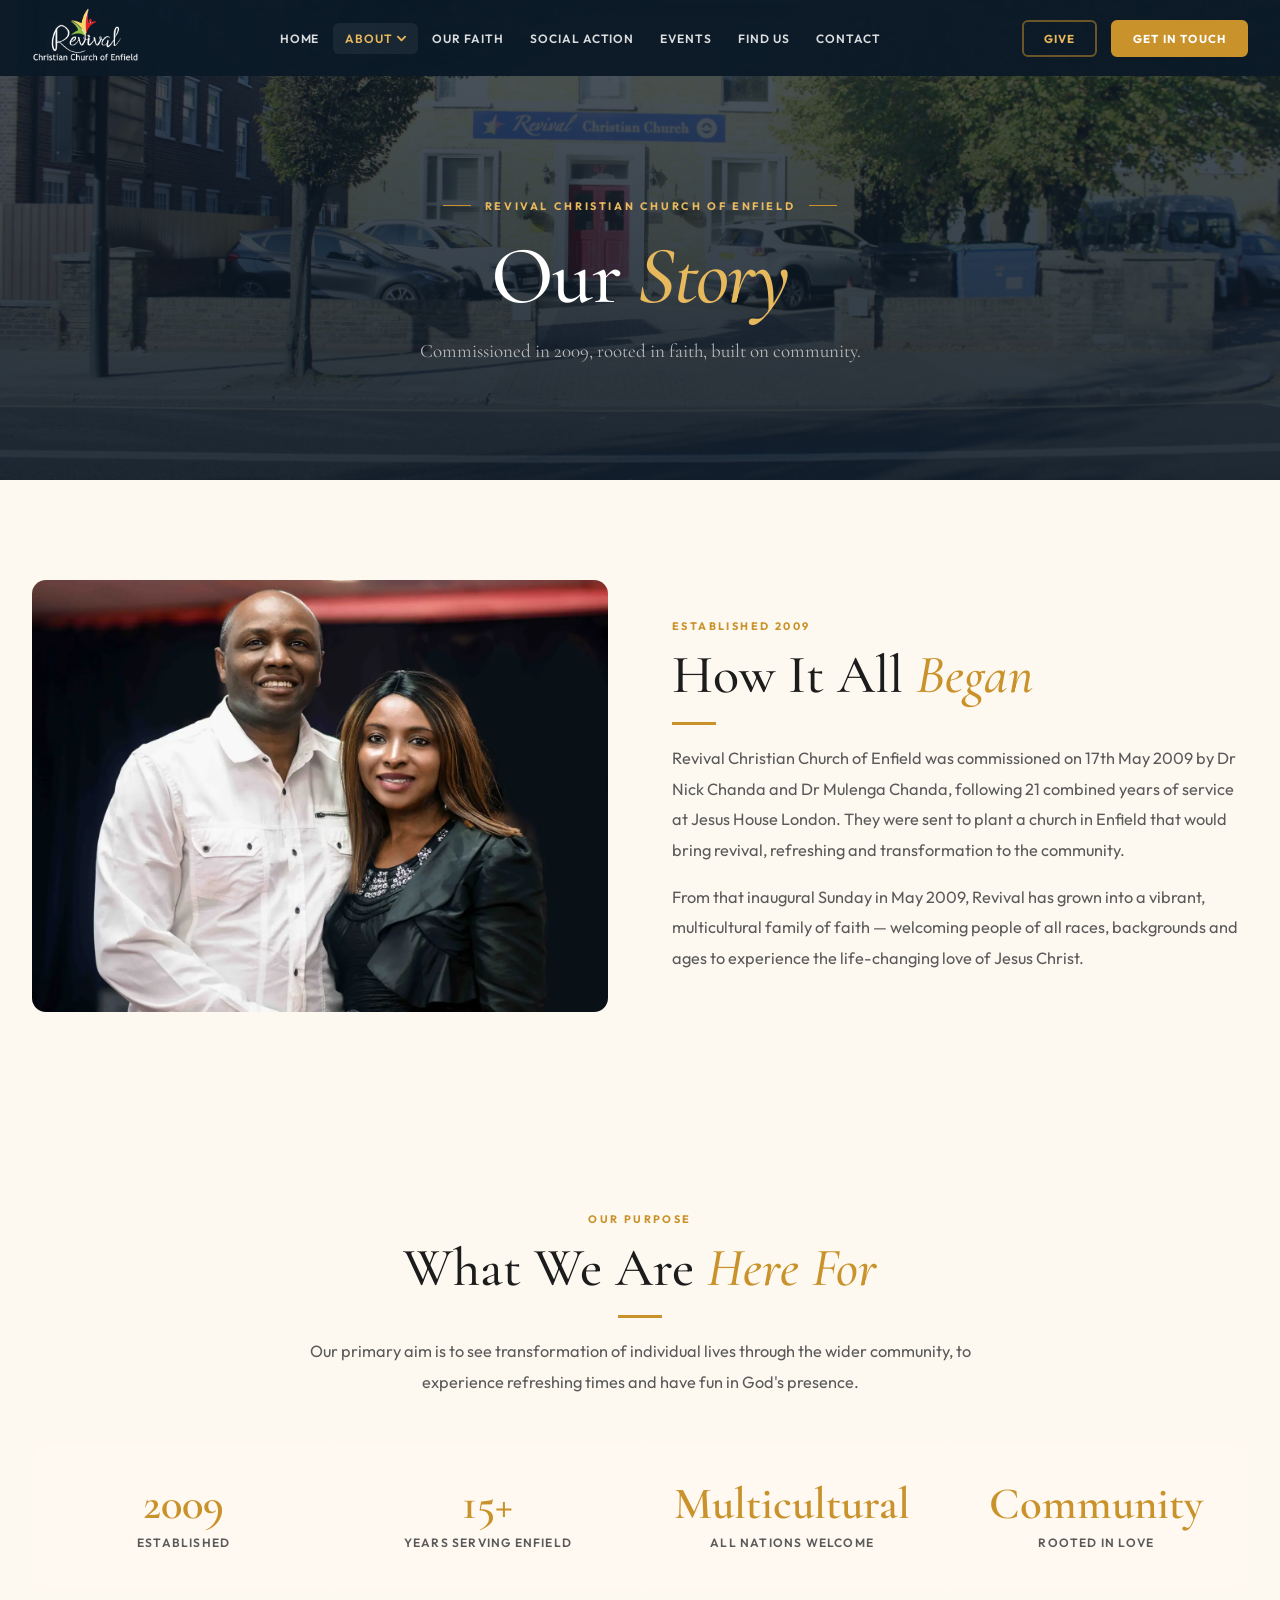
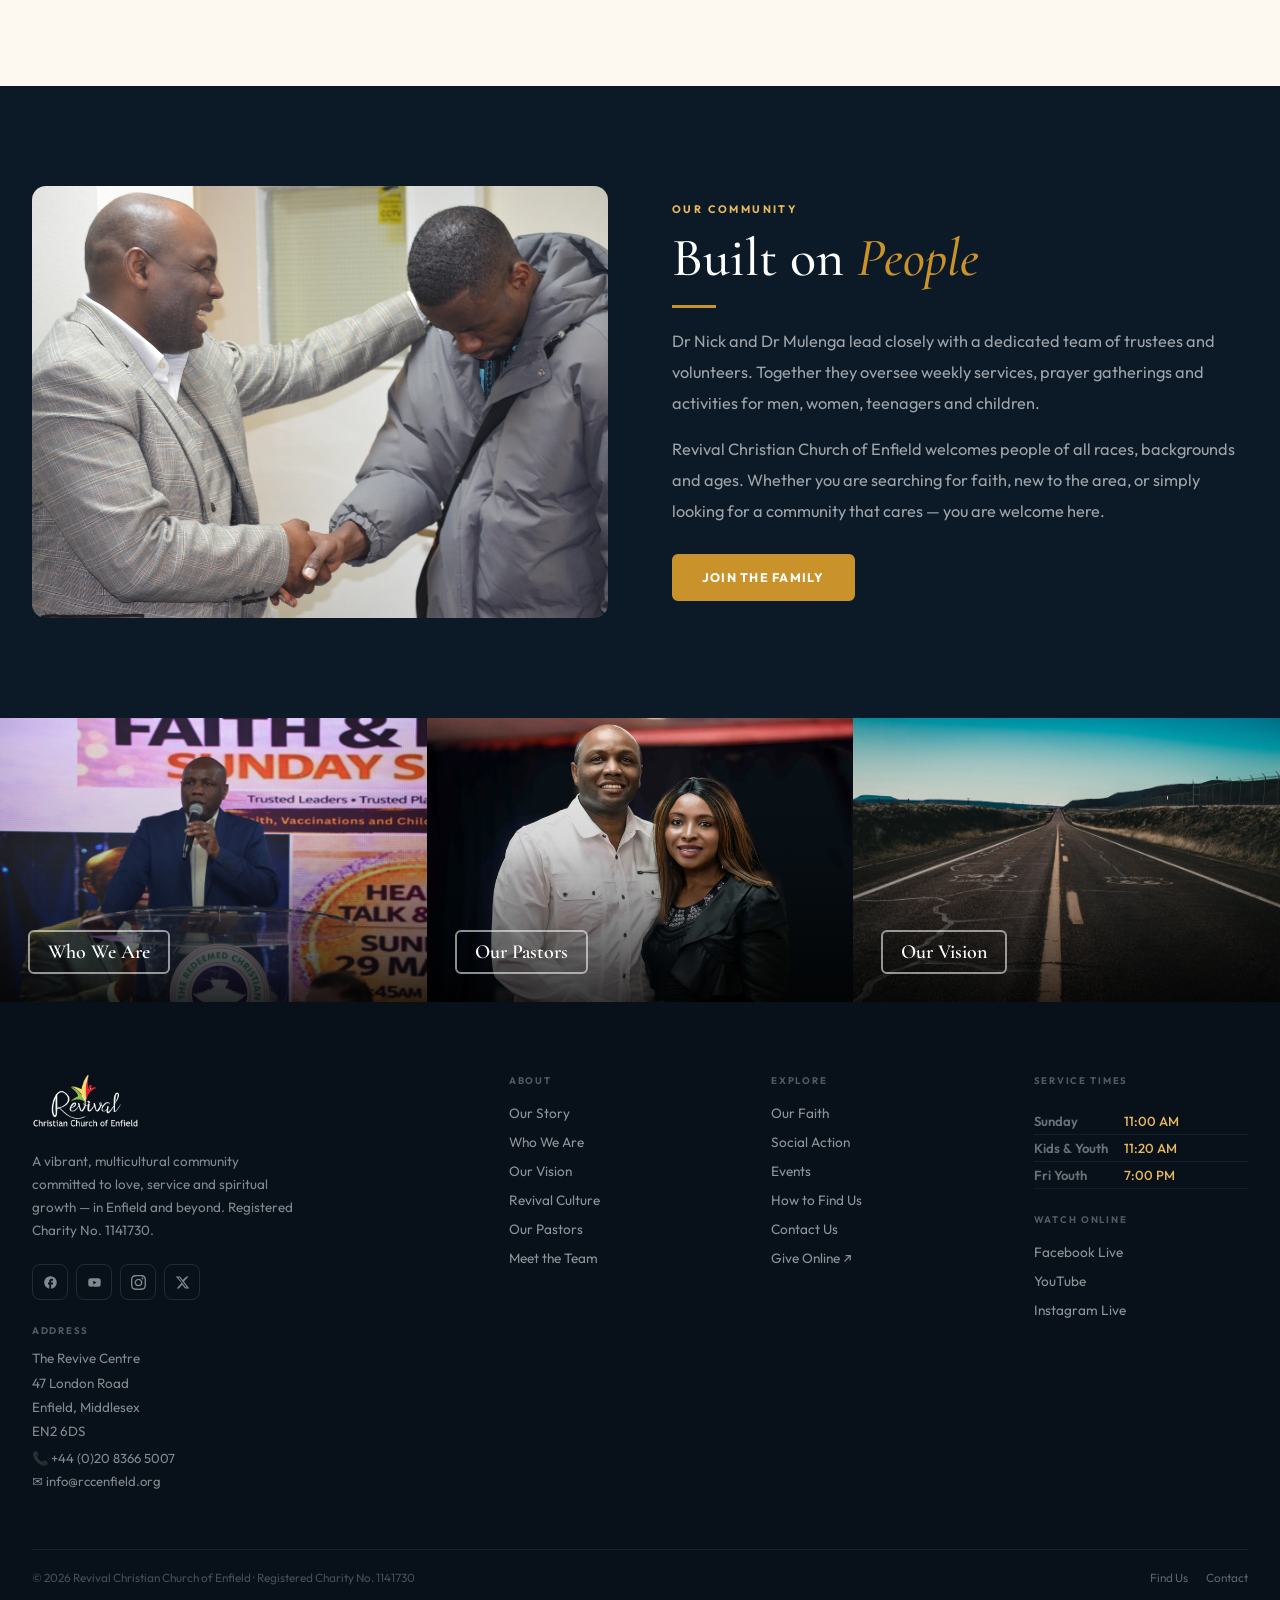
==== commit e91bdec1: "website v1 commit" ====
--- a/background/index.html
+++ b/background/index.html
@@ -94,6 +94,7 @@
       📷 HERO PHOTO — Add a photo of the church exterior, congregation, or founding moment.
       <img src="../images/background-hero.jpg" alt="Revival Christian Church of Enfield congregation" class="page-hero-img">
     -->
+    <img src="/assets/img/church-building.webp" alt="Revival Christian Church of Enfield congregation" class="page-hero-img">
     <div class="page-hero-ph">
       <span class="page-hero-ph-label">
         <svg viewBox="0 0 24 24"><path d="M20 5h-3.17L15 3H9L7.17 5H4c-1.1 0-2 .9-2 2v12c0 1.1.9 2 2 2h16c1.1 0 2-.9 2-2V7c0-1.1-.9-2-2-2zm-8 13c-2.76 0-5-2.24-5-5s2.24-5 5-5 5 2.24 5 5-2.24 5-5 5zm0-8c-1.65 0-3 1.35-3 3s1.35 3 3 3 3-1.35 3-3-1.35-3-3-3z"/></svg>
@@ -118,12 +119,13 @@
           📷 FOUNDING PHOTO — A photo from the early days or founding service, May 2009.
           <img src="../images/founding.jpg" alt="Dr Nick and Dr Mulenga Chanda at the founding of Revival Church Enfield, 17 May 2009">
         -->
-        <div class="ph story-ph">
+        <img src="/assets/img/pastors/our-pastors.webp" alt="Dr Nick and Dr Mulenga Chanda at the founding of Revival Church Enfield, 17 May 2009" style="width:100%;aspect-ratio:4/3;object-fit:cover;object-position:top;border-radius:14px;display:block;">
+        <!-- <div class="ph story-ph">
           <div class="ph-inner">
             <div class="ph-ico"><svg viewBox="0 0 24 24"><path d="M20 5h-3.17L15 3H9L7.17 5H4c-1.1 0-2 .9-2 2v12c0 1.1.9 2 2 2h16c1.1 0 2-.9 2-2V7c0-1.1-.9-2-2-2zm-8 13c-2.76 0-5-2.24-5-5s2.24-5 5-5 5 2.24 5 5-2.24 5-5 5zm0-8c-1.65 0-3 1.35-3 3s1.35 3 3 3 3-1.35 3-3-1.35-3-3-3z"/></svg></div>
             <div class="ph-hint">Add founding photo<br>Dr Nick &amp; Dr Mulenga Chanda, May 2009</div>
           </div>
-        </div>
+        </div> -->
       </div>
       <div class="reveal">
         <p class="ey">Established 2009</p>
@@ -147,21 +149,21 @@
     </div>
 
     <div class="stats-row reveal">
-      <div class="stat-block">
-        <div class="stat-num">2009</div>
-        <div class="stat-label">Established</div>
-      </div>
-      <div class="stat-block">
-        <div class="stat-num">15+</div>
-        <div class="stat-label">Years Serving Enfield</div>
-      </div>
-      <div class="stat-block">
-        <div class="stat-num">Multi&shy;cultural</div>
-        <div class="stat-label">All Nations Welcome</div>
-      </div>
-      <div class="stat-block">
-        <div class="stat-num">Community</div>
-        <div class="stat-label">Rooted in Love</div>
+      <div class="stat-item on-light">
+        <div class="stat-n gold">2009</div>
+        <div class="stat-l on-light">Established</div>
+      </div>
+      <div class="stat-item on-light">
+        <div class="stat-n gold">15+</div>
+        <div class="stat-l on-light">Years Serving Enfield</div>
+      </div>
+      <div class="stat-item on-light">
+        <div class="stat-n gold">Multi&shy;cultural</div>
+        <div class="stat-l on-light">All Nations Welcome</div>
+      </div>
+      <div class="stat-item on-light">
+        <div class="stat-n gold">Community</div>
+        <div class="stat-l on-light">Rooted in Love</div>
       </div>
     </div>
   </div>
@@ -184,12 +186,7 @@
           📷 COMMUNITY PHOTO — A photo showing the diverse congregation or a community event.
           <img src="../images/community.jpg" alt="Revival Church Enfield community gathering">
         -->
-        <div class="ph story-ph">
-          <div class="ph-inner">
-            <div class="ph-ico"><svg viewBox="0 0 24 24"><path d="M16 11c1.66 0 2.99-1.34 2.99-3S17.66 5 16 5c-1.66 0-3 1.34-3 3s1.34 3 3 3zm-8 0c1.66 0 2.99-1.34 2.99-3S9.66 5 8 5C6.34 5 5 6.34 5 8s1.34 3 3 3zm0 2c-2.33 0-7 1.17-7 3.5V19h14v-2.5c0-2.33-4.67-3.5-7-3.5zm8 0c-.29 0-.62.02-.97.05 1.16.84 1.97 1.97 1.97 3.45V19h6v-2.5c0-2.33-4.67-3.5-7-3.5z"/></svg></div>
-            <div class="ph-hint" style="color:rgba(255,255,255,.3);">Add community photo</div>
-          </div>
-        </div>
+          <img src="/assets/img/prayer.webp" alt="Revival Church Enfield community gathering" style="width:100%;aspect-ratio:4/3;object-fit:cover;border-radius:14px;display:block;">
       </div>
     </div>
   </div>
@@ -201,7 +198,7 @@
     <a href="../who_we_are/" class="xl">
       <div class="xl-ph-wrap">
         <div class="ph" style="height:100%;border-radius:0;border:none;">
-          <div class="ph-inner"><div class="ph-ico"><svg viewBox="0 0 24 24"><path d="M16 11c1.66 0 2.99-1.34 2.99-3S17.66 5 16 5c-1.66 0-3 1.34-3 3s1.34 3 3 3zm-8 0c1.66 0 2.99-1.34 2.99-3S9.66 5 8 5C6.34 5 5 6.34 5 8s1.34 3 3 3zm0 2c-2.33 0-7 1.17-7 3.5V19h14v-2.5c0-2.33-4.67-3.5-7-3.5zm8 0c-.29 0-.62.02-.97.05 1.16.84 1.97 1.97 1.97 3.45V19h6v-2.5c0-2.33-4.67-3.5-7-3.5z"/></svg></div><div class="ph-hint" style="color:rgba(255,255,255,.3);">Add photo</div></div>
+          <img src="/assets/img/pastors/pastor_nick2.webp" alt="Revival Church Enfield community gathering">
         </div>
       </div>
       <div class="xl-over"><span class="xl-title">Who We Are</span></div>
@@ -209,7 +206,7 @@
     <a href="../our_pastors/" class="xl">
       <div class="xl-ph-wrap">
         <div class="ph" style="height:100%;border-radius:0;border:none;">
-          <div class="ph-inner"><div class="ph-ico"><svg viewBox="0 0 24 24"><path d="M12 12c2.21 0 4-1.79 4-4s-1.79-4-4-4-4 1.79-4 4 1.79 4 4 4zm0 2c-2.67 0-8 1.34-8 4v2h16v-2c0-2.66-5.33-4-8-4z"/></svg></div><div class="ph-hint" style="color:rgba(255,255,255,.3);">Add photo</div></div>
+          <img src="/assets/img/pastors/our-pastors.webp" alt="Revival Church Enfield community gathering">
         </div>
       </div>
       <div class="xl-over"><span class="xl-title">Our Pastors</span></div>
@@ -217,7 +214,7 @@
     <a href="../our_vision/" class="xl">
       <div class="xl-ph-wrap">
         <div class="ph" style="height:100%;border-radius:0;border:none;">
-          <div class="ph-inner"><div class="ph-ico"><svg viewBox="0 0 24 24"><path d="M12 4.5C7 4.5 2.73 7.61 1 12c1.73 4.39 6 7.5 11 7.5s9.27-3.11 11-7.5c-1.73-4.39-6-7.5-11-7.5zM12 17c-2.76 0-5-2.24-5-5s2.24-5 5-5 5 2.24 5 5-2.24 5-5 5zm0-8c-1.66 0-3 1.34-3 3s1.34 3 3 3 3-1.34 3-3-1.34-3-3-3z"/></svg></div><div class="ph-hint" style="color:rgba(255,255,255,.3);">Add photo</div></div>
+          <img src="/assets/img/vision.webp" alt="Revival Church Enfield community gathering">
         </div>
       </div>
       <div class="xl-over"><span class="xl-title">Our Vision</span></div>
--- a/css/global.css
+++ b/css/global.css
@@ -158,11 +158,10 @@
 /*
   📷 PAGE HERO IMAGE
   Add <img src="your-photo.jpg" class="page-hero-img" alt="..."> inside .page-hero-bg
-  then in JS set: document.querySelector('.page-hero-img').classList.add('loaded') after load
+  The image displays automatically above the placeholder (z-index: 1). No JS needed.
 */
-.page-hero-img { position: absolute; inset: 0; width: 100%; height: 100%; object-fit: cover; object-position: center; opacity: 0; transition: opacity 1.2s ease; }
-.page-hero-img.loaded { opacity: 1; }
-.page-hero-overlay { position: absolute; inset: 0; background: linear-gradient(to bottom, rgba(10,22,34,.72) 0%, rgba(10,22,34,.88) 100%); }
+.page-hero-img { position: absolute; inset: 0; width: 100%; height: 100%; object-fit: cover; object-position: center; z-index: 1; }
+.page-hero-overlay { position: absolute; inset: 0; background: linear-gradient(to bottom, rgba(10,22,34,.72) 0%, rgba(10,22,34,.88) 100%); z-index: 2; }
 .page-hero-ph { position: absolute; inset: 0; background: radial-gradient(ellipse 70% 50% at 50% 0%, rgba(201,146,42,.18) 0%, transparent 65%), linear-gradient(170deg, #0b1520 0%, #0f1e30 40%, #0c1826 100%); display: flex; align-items: flex-start; justify-content: center; padding-top: calc(var(--nav-h) + 14px); }
 .page-hero-ph-label { display: inline-flex; align-items: center; gap: 9px; background: rgba(201,146,42,.12); border: 1px dashed rgba(201,146,42,.45); border-radius: 99px; padding: 5px 16px; font-size: .62rem; font-weight: 700; letter-spacing: .15em; text-transform: uppercase; color: rgba(201,146,42,.8); }
 .page-hero-ph-label svg { width: 12px; height: 12px; fill: var(--gold); opacity: .8; }
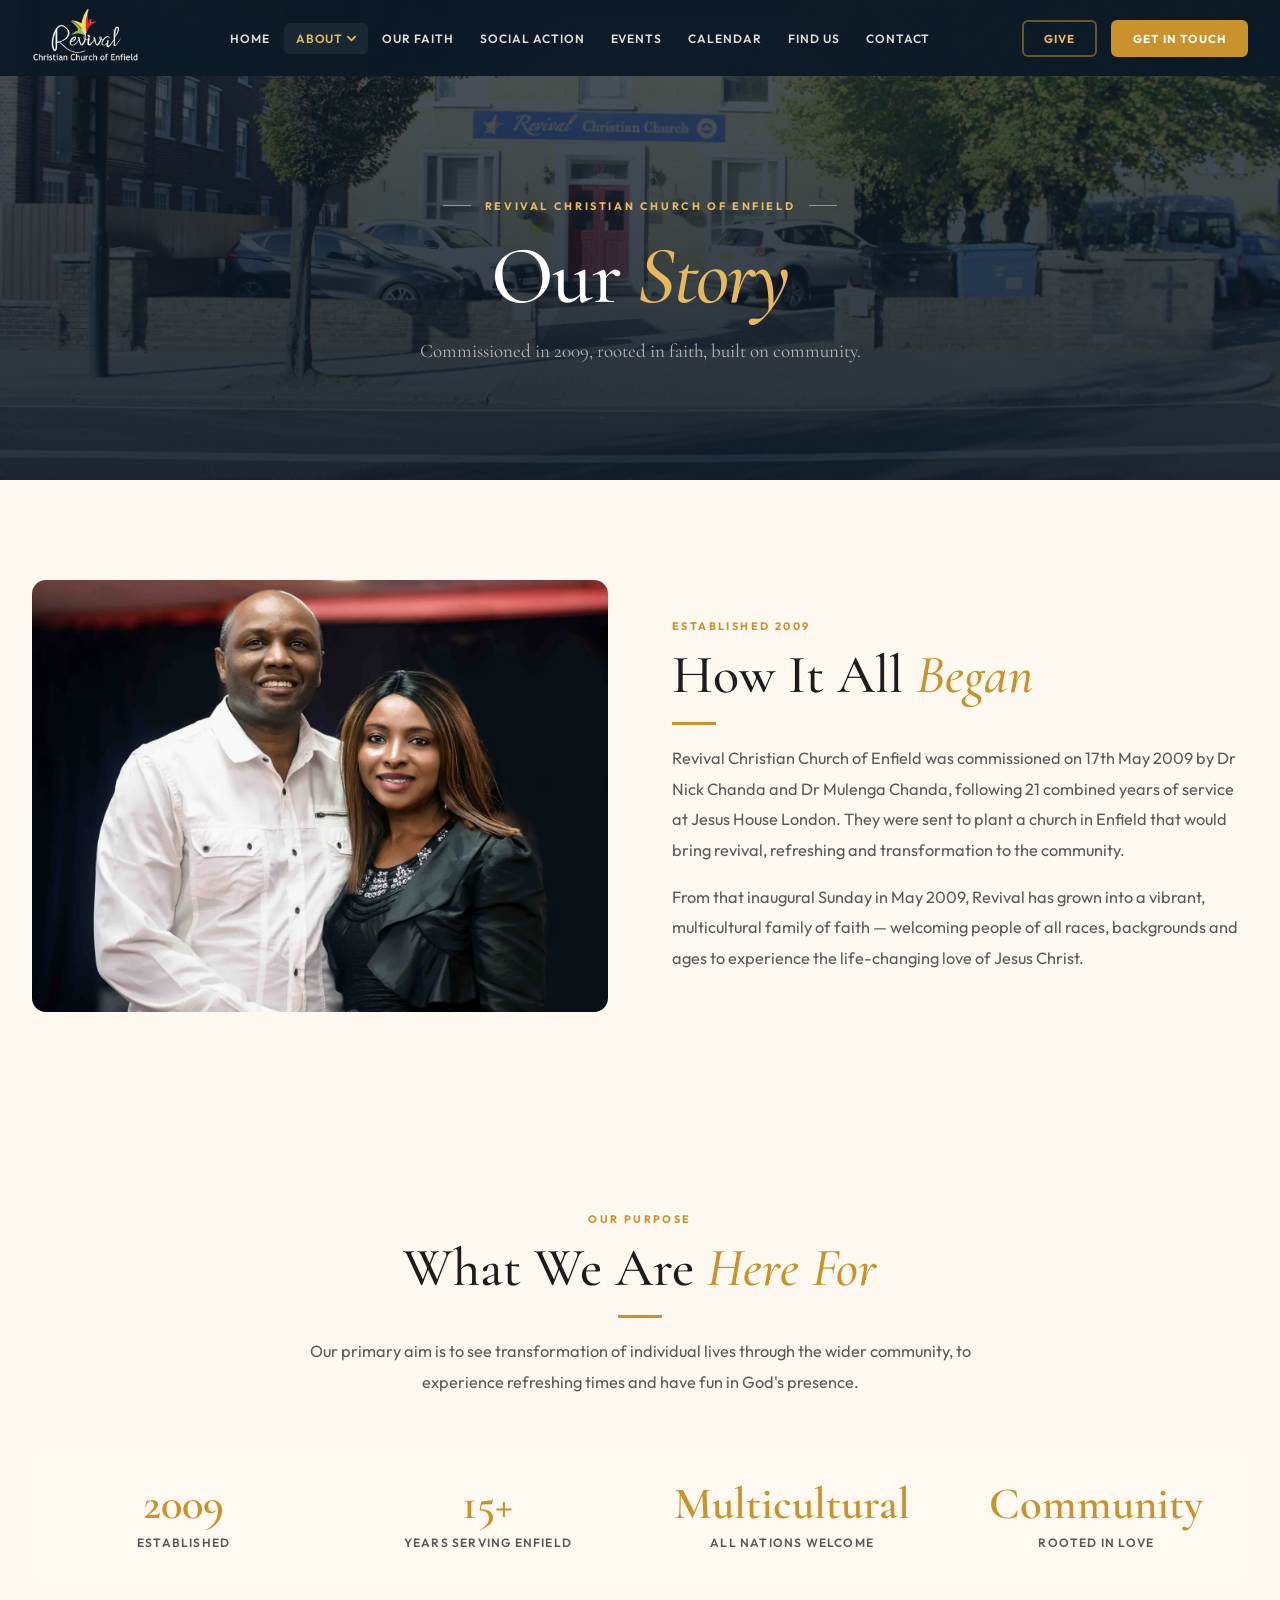
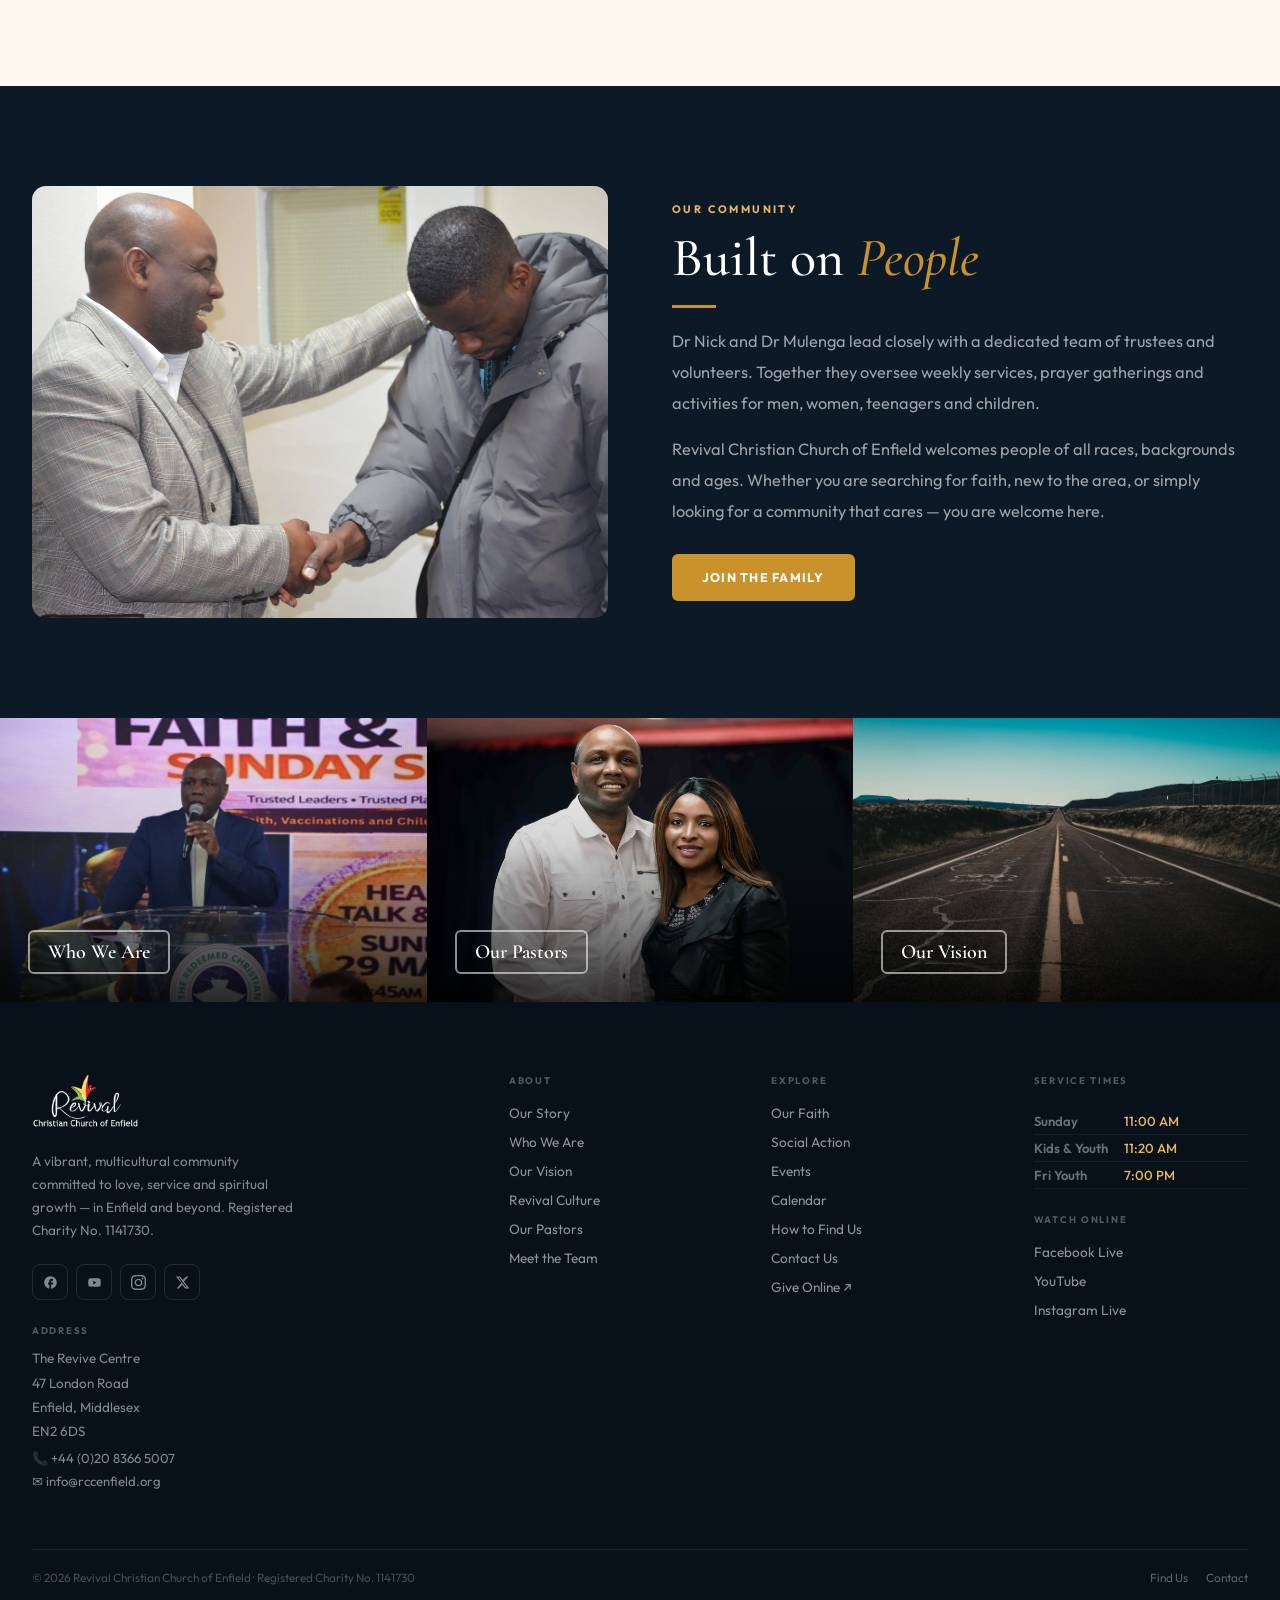
==== commit 8b77469d: "Add calendar page and added to navbar and footer on all pages" ====
--- a/background/index.html
+++ b/background/index.html
@@ -55,6 +55,7 @@
       <li class="ni"><a href="../our_faith/" class="nl">Our Faith</a></li>
       <li class="ni"><a href="../social_action/" class="nl">Social Action</a></li>
       <li class="ni"><a href="../events/" class="nl">Events</a></li>
+      <li class="ni"><a href="../calendar/" class="nl">Calendar</a></li>
       <li class="ni"><a href="../how_to_find_us/" class="nl">Find Us</a></li>
       <li class="ni"><a href="../contact/" class="nl">Contact</a></li>
     </ul>
@@ -81,6 +82,7 @@
   <a href="../our_faith/">Our Faith</a>
   <a href="../social_action/">Social Action</a>
   <a href="../events/">Events</a>
+  <a href="../calendar/">Calendar</a>
   <a href="../how_to_find_us/">How to Find Us</a>
   <a href="../contact/">Contact</a>
   <a href="https://rcce.churchsuite.com/donate/" target="_blank" rel="noopener">Give Online ↗</a>
@@ -258,6 +260,7 @@
         <li><a href="../our_faith/">Our Faith</a></li>
         <li><a href="../social_action/">Social Action</a></li>
         <li><a href="../events/">Events</a></li>
+        <li><a href="../calendar/">Calendar</a></li>
         <li><a href="../how_to_find_us/">How to Find Us</a></li>
         <li><a href="../contact/">Contact Us</a></li>
         <li><a href="https://rcce.churchsuite.com/donate/" target="_blank" rel="noopener">Give Online ↗</a></li>
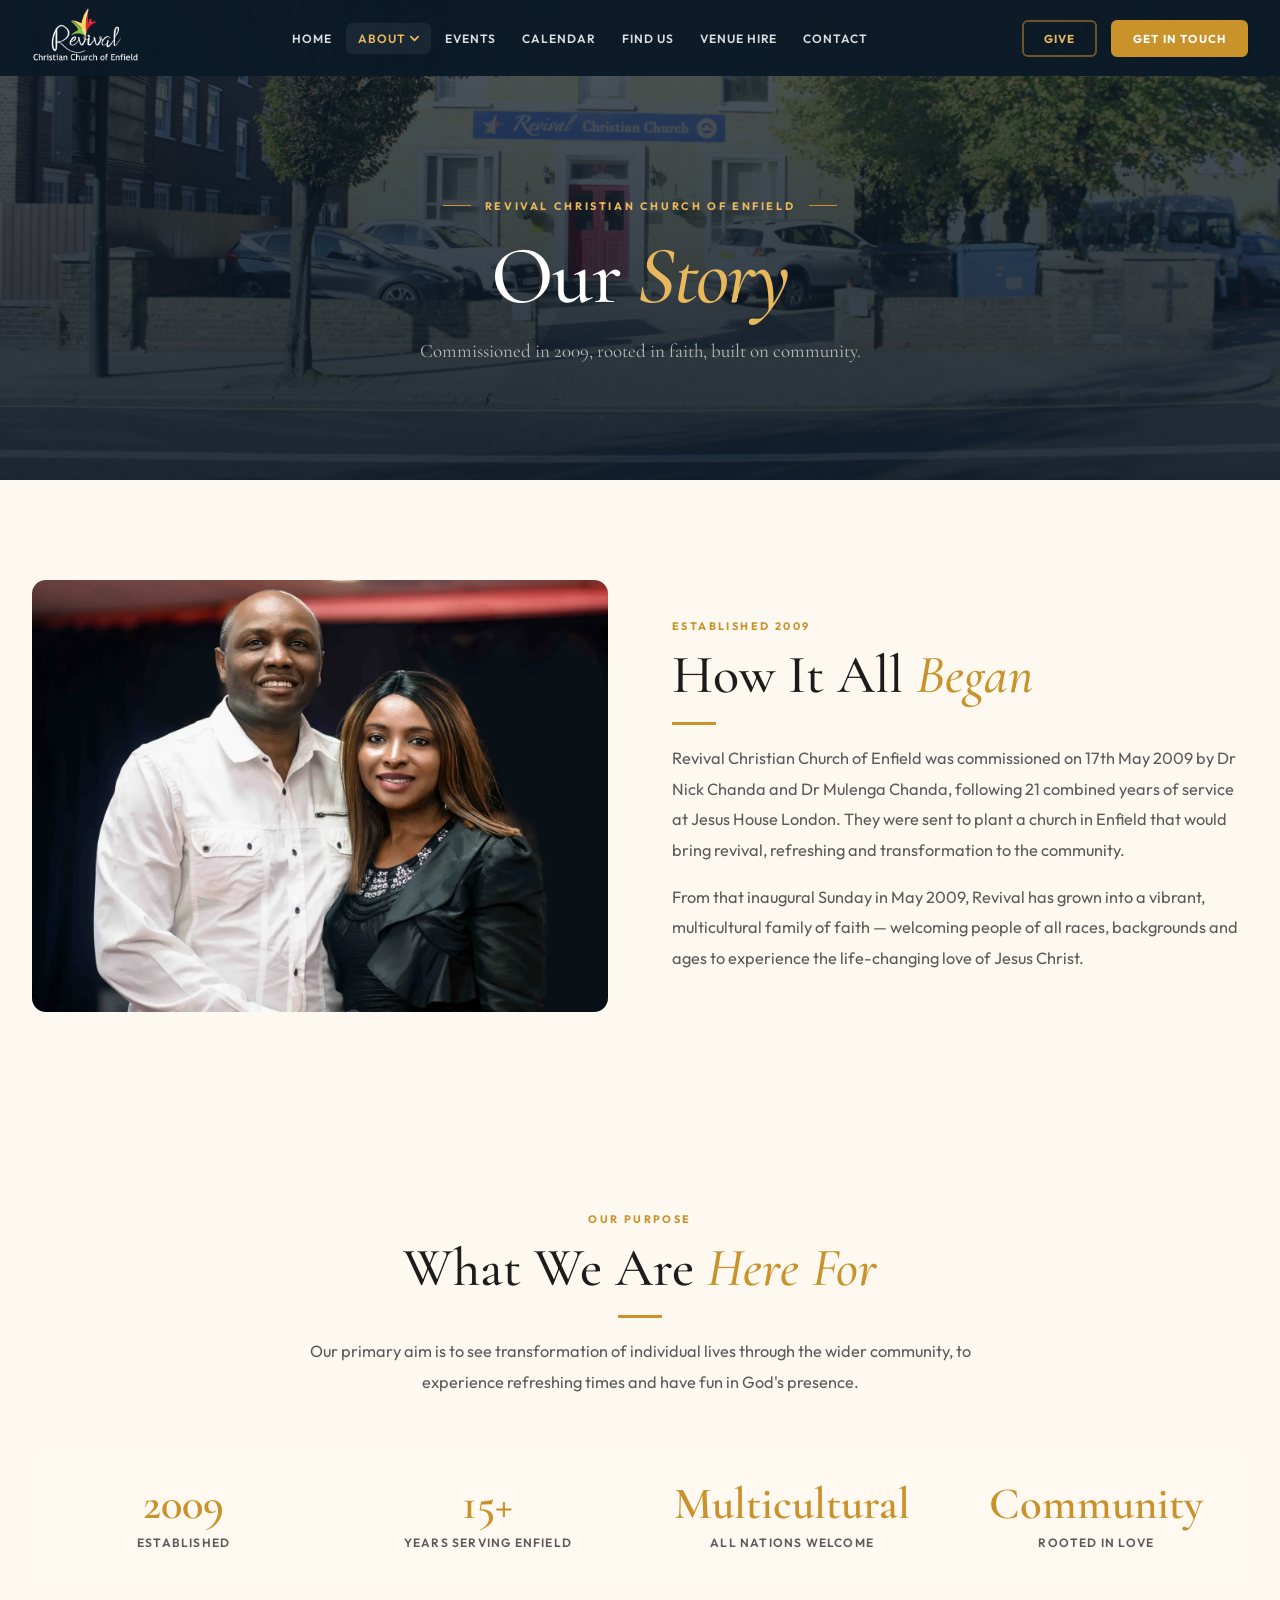
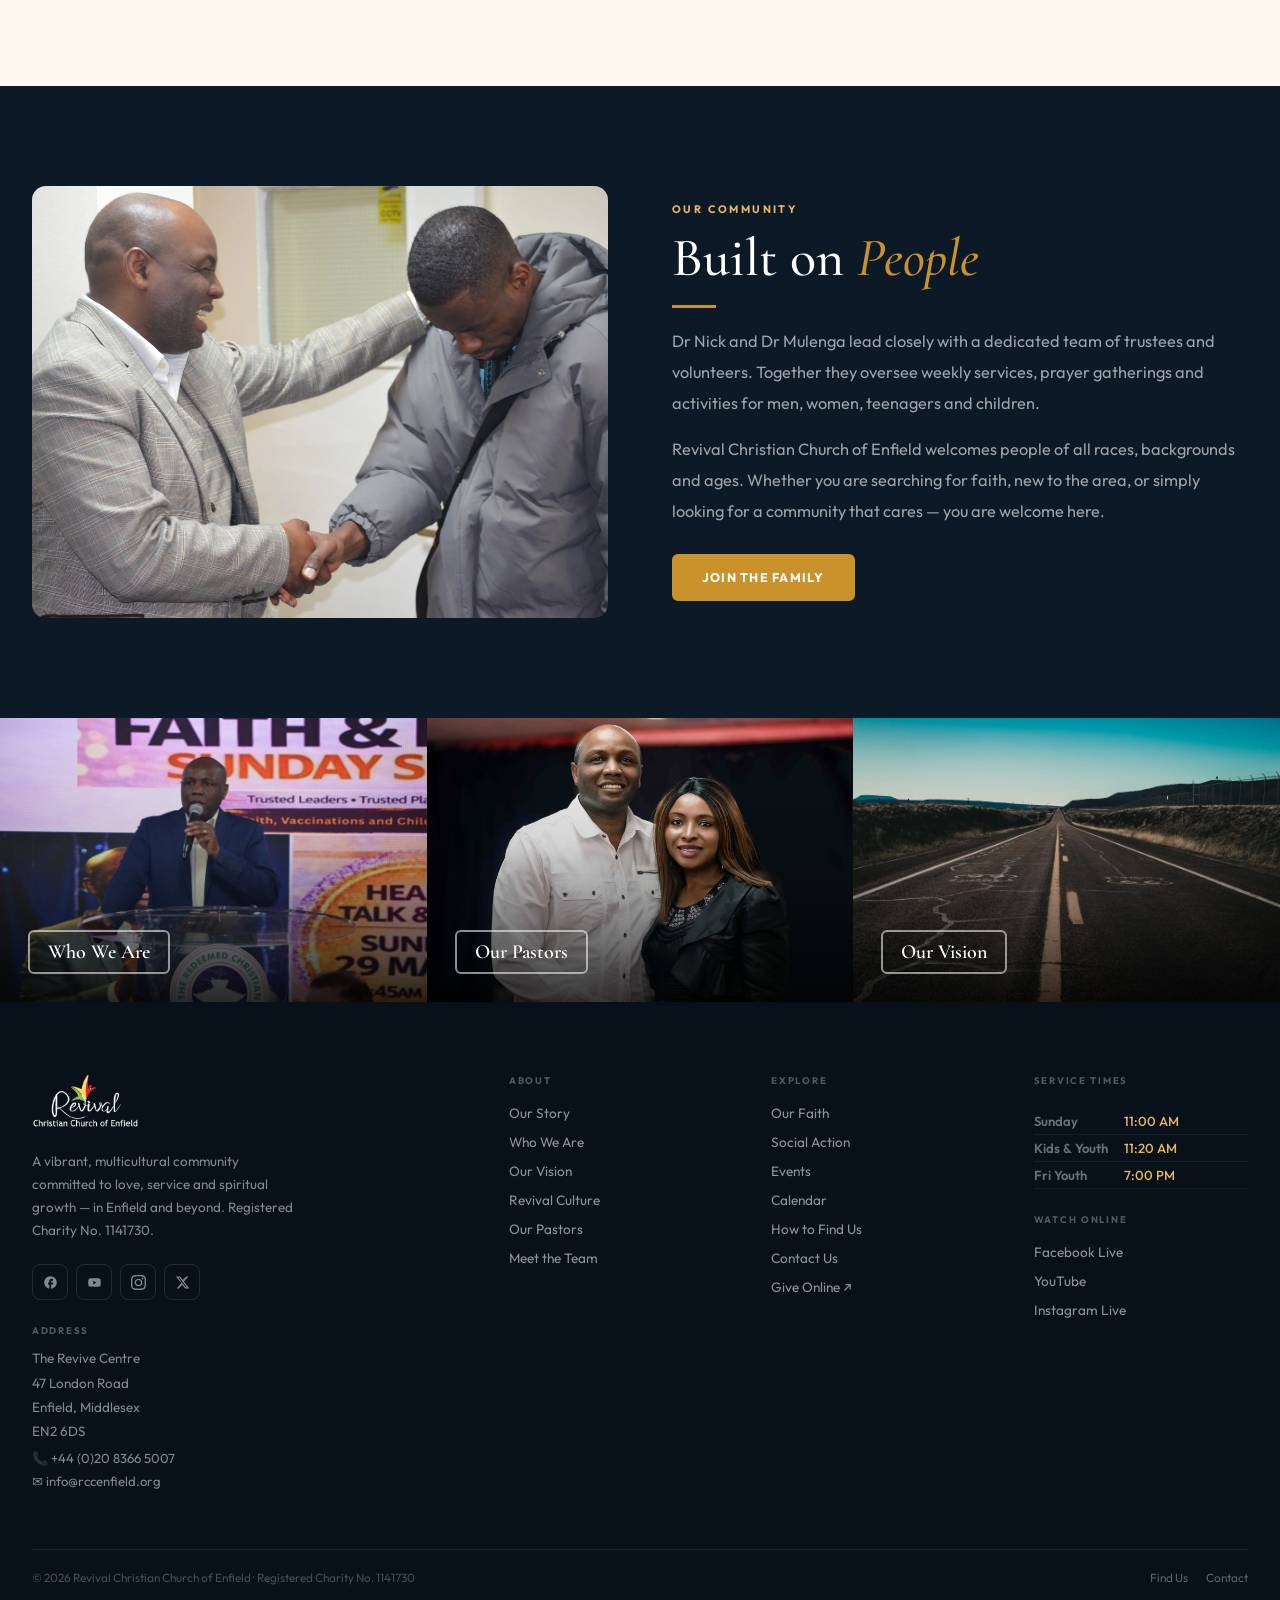
==== commit 53554b50: "added venue hire page" ====
--- a/background/index.html
+++ b/background/index.html
@@ -47,16 +47,17 @@
           <a href="../who_we_are/" role="menuitem">Who We Are</a>
           <a href="../our_vision/" role="menuitem">Our Vision</a>
           <a href="../culture/" role="menuitem">Revival Culture</a>
+          <a href="../our_faith/" role="menuitem">Our Faith</a>
+          <a href="../social_action/" role="menuitem">Social Action</a>
           <div class="dd"></div>
           <a href="../our_pastors/" role="menuitem">Our Pastors</a>
           <a href="../our_workforce/" role="menuitem">Meet the Team</a>
         </div>
       </li>
-      <li class="ni"><a href="../our_faith/" class="nl">Our Faith</a></li>
-      <li class="ni"><a href="../social_action/" class="nl">Social Action</a></li>
       <li class="ni"><a href="../events/" class="nl">Events</a></li>
       <li class="ni"><a href="../calendar/" class="nl">Calendar</a></li>
       <li class="ni"><a href="../how_to_find_us/" class="nl">Find Us</a></li>
+      <li class="ni"><a href="../venue_hire/" class="nl">Venue Hire</a></li>
       <li class="ni"><a href="../contact/" class="nl">Contact</a></li>
     </ul>
     <div style="display:flex;align-items:center;gap:14px;flex-shrink:0;">
@@ -76,14 +77,15 @@
   <a href="../who_we_are/">Who We Are</a>
   <a href="../our_vision/">Our Vision</a>
   <a href="../culture/">Revival Culture</a>
+  <a href="../our_faith/">Our Faith</a>
+  <a href="../social_action/">Social Action</a>
   <a href="../our_pastors/">Our Pastors</a>
   <a href="../our_workforce/">Meet the Team</a>
   <span class="mob-sec">Explore</span>
-  <a href="../our_faith/">Our Faith</a>
-  <a href="../social_action/">Social Action</a>
   <a href="../events/">Events</a>
   <a href="../calendar/">Calendar</a>
   <a href="../how_to_find_us/">How to Find Us</a>
+  <a href="../venue_hire/">Venue Hire</a>
   <a href="../contact/">Contact</a>
   <a href="https://rcce.churchsuite.com/donate/" target="_blank" rel="noopener">Give Online ↗</a>
   <a href="../contact/" class="mob-cta">Get in Touch →</a>
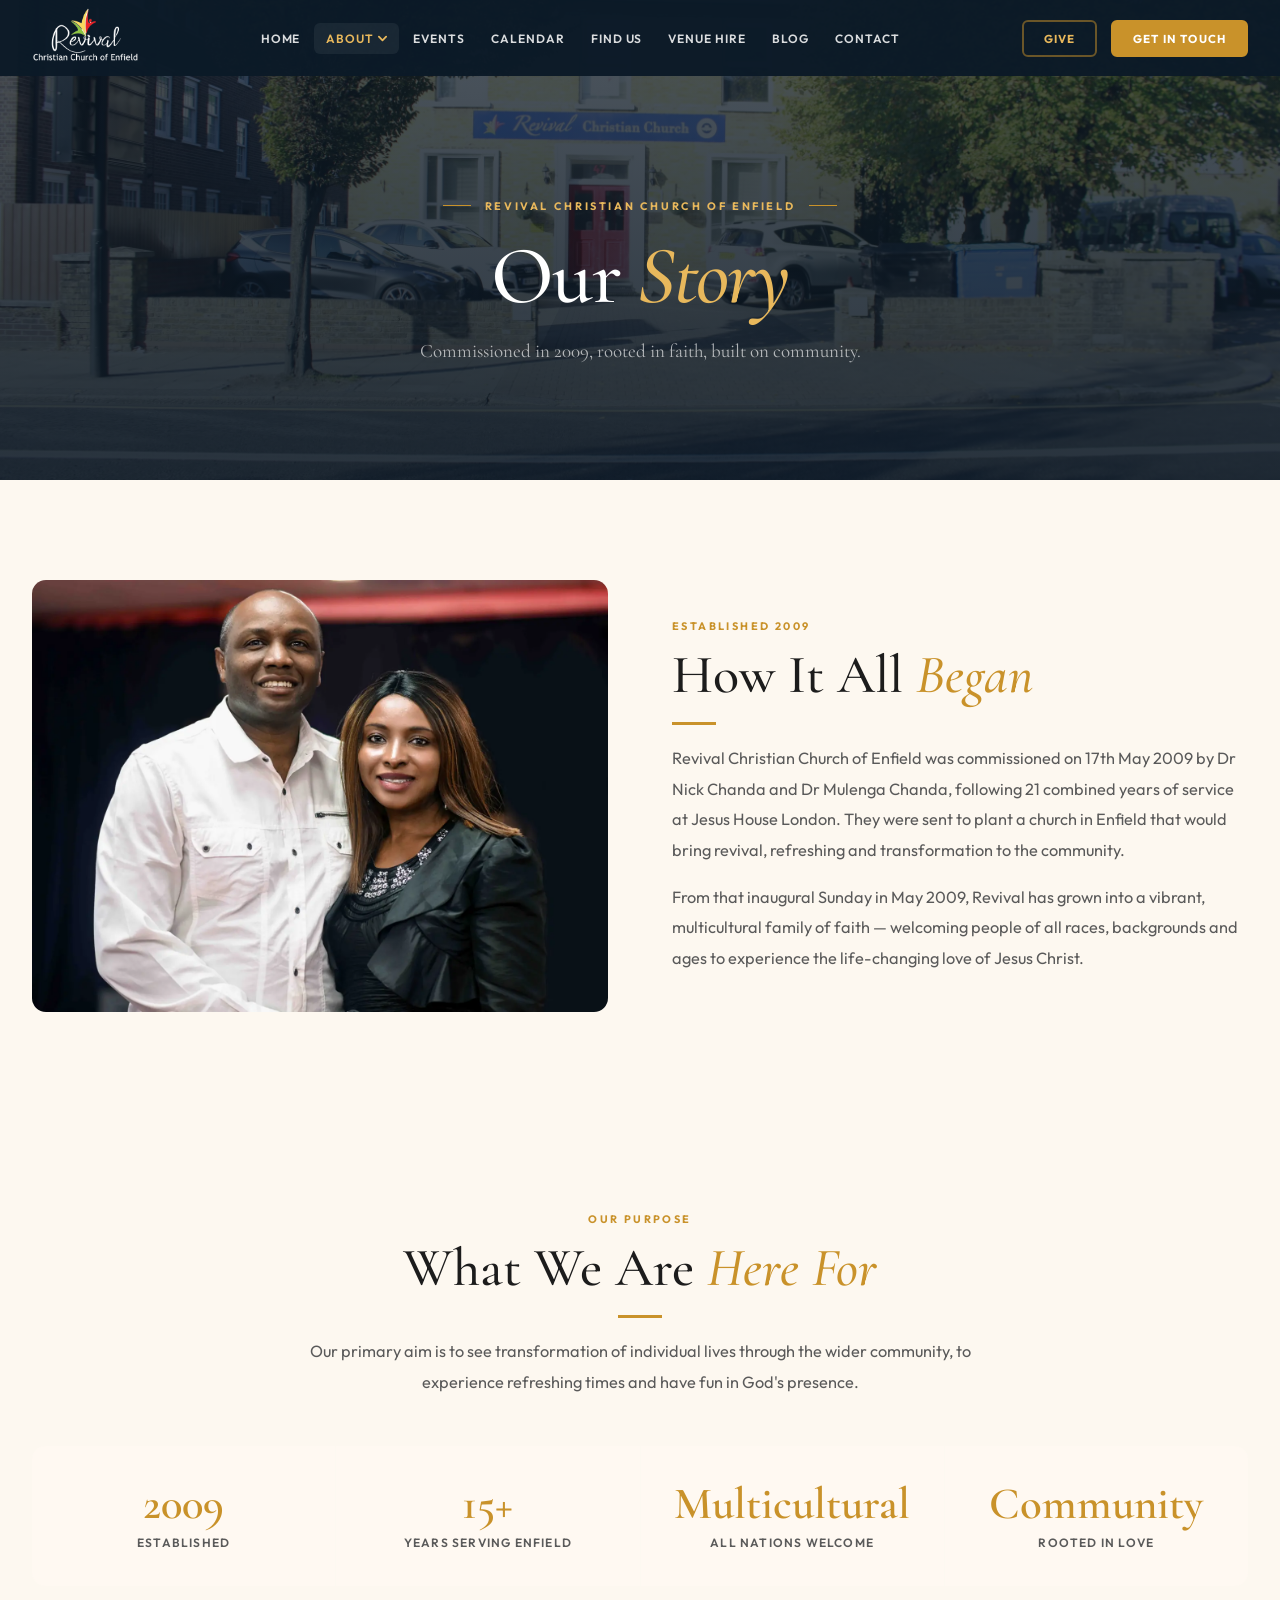
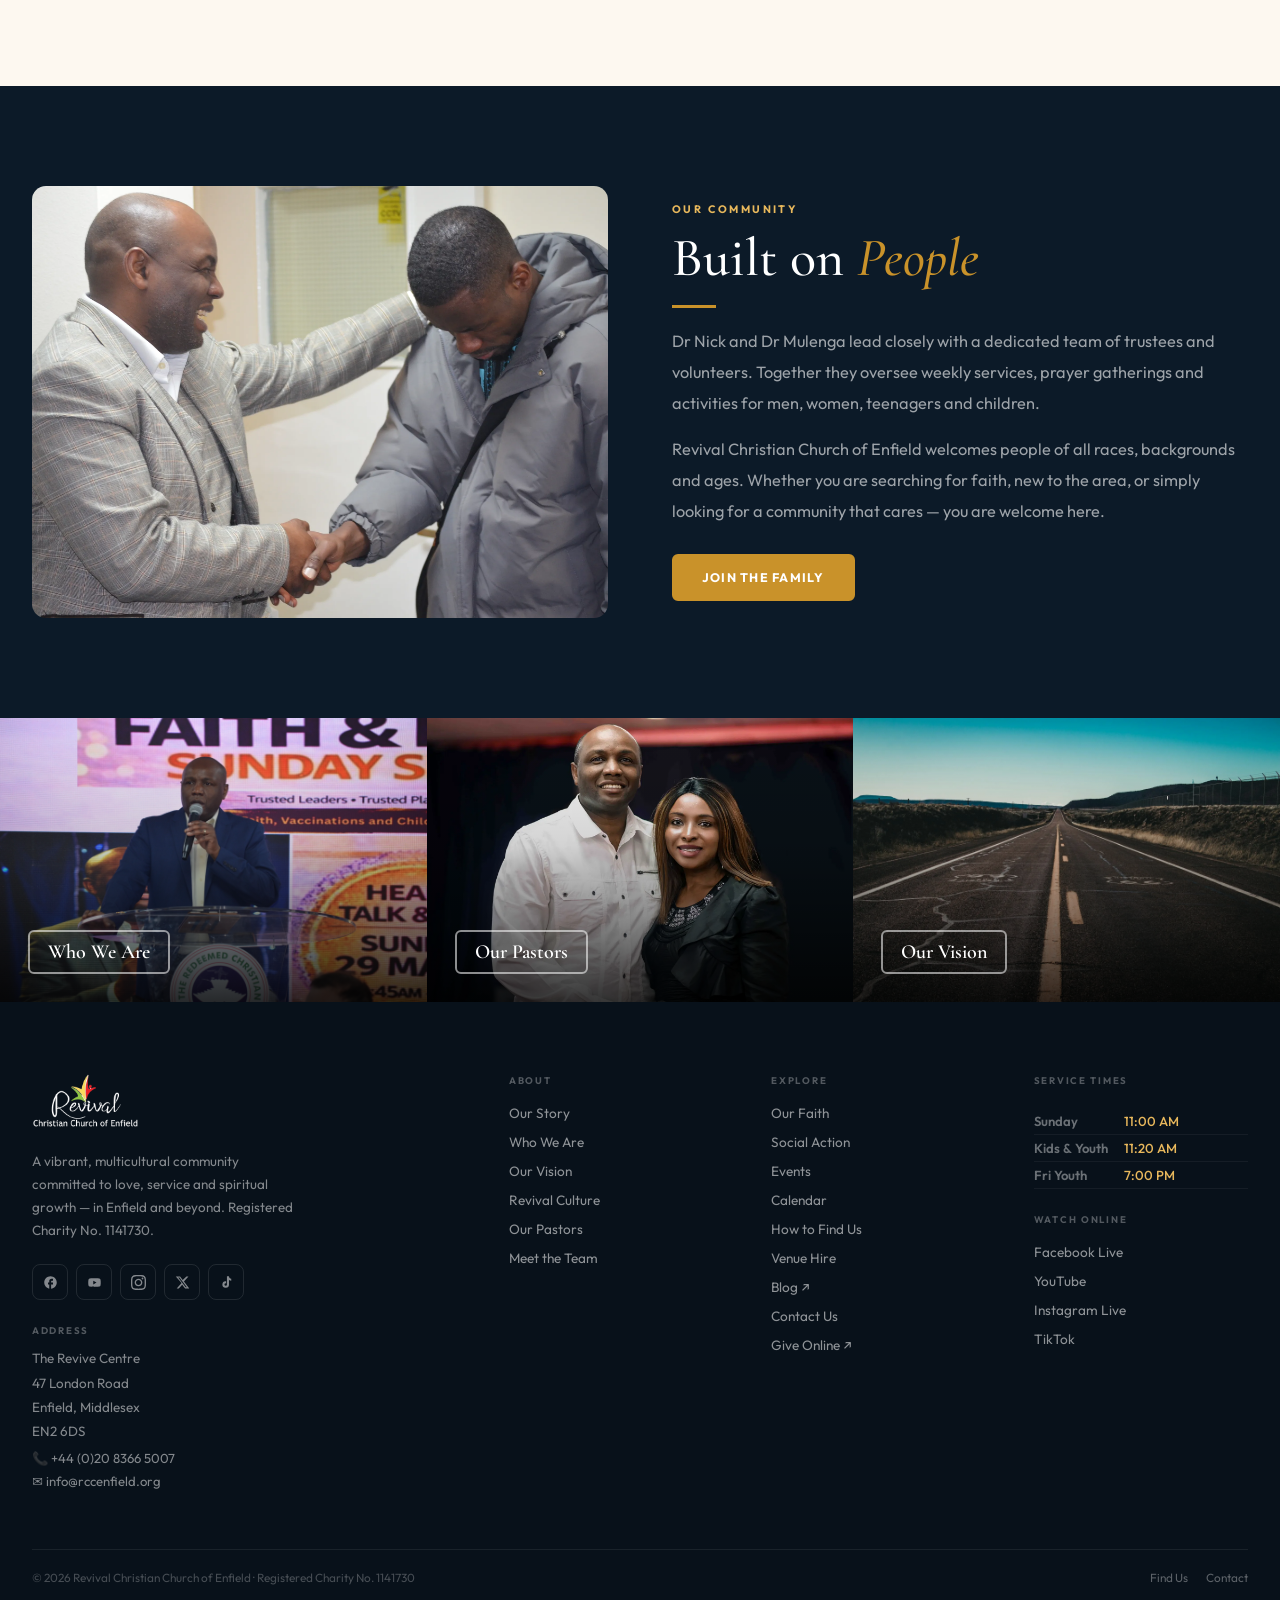
==== commit e5f31dfa: "Added blog links / Updated venue  hire page" ====
--- a/background/index.html
+++ b/background/index.html
@@ -58,6 +58,7 @@
       <li class="ni"><a href="../calendar/" class="nl">Calendar</a></li>
       <li class="ni"><a href="../how_to_find_us/" class="nl">Find Us</a></li>
       <li class="ni"><a href="../venue_hire/" class="nl">Venue Hire</a></li>
+      <li class="ni"><a href="https://blog.rccenfield.org/" class="nl" target="_blank" rel="noopener">Blog</a></li>
       <li class="ni"><a href="../contact/" class="nl">Contact</a></li>
     </ul>
     <div style="display:flex;align-items:center;gap:14px;flex-shrink:0;">
@@ -86,6 +87,7 @@
   <a href="../calendar/">Calendar</a>
   <a href="../how_to_find_us/">How to Find Us</a>
   <a href="../venue_hire/">Venue Hire</a>
+  <a href="https://blog.rccenfield.org/" target="_blank" rel="noopener">Blog ↗</a>
   <a href="../contact/">Contact</a>
   <a href="https://rcce.churchsuite.com/donate/" target="_blank" rel="noopener">Give Online ↗</a>
   <a href="../contact/" class="mob-cta">Get in Touch →</a>
@@ -237,6 +239,7 @@
         <a href="https://youtube.com/@rccenfield" target="_blank" rel="noopener" class="fsoc" aria-label="YouTube"><svg viewBox="0 0 24 24"><path d="M21.58 7.19c-.23-.86-.91-1.54-1.77-1.77C18.25 5 12 5 12 5s-6.25 0-7.81.42c-.86.23-1.54.91-1.77 1.77C2 8.75 2 12 2 12s0 3.25.42 4.81c.23.86.91 1.54 1.77 1.77C5.75 19 12 19 12 19s6.25 0 7.81-.42c.86-.23 1.54-.91 1.77-1.77C22 15.25 22 12 22 12s0-3.25-.42-4.81zM10 15V9l5.2 3L10 15z"/></svg></a>
         <a href="https://instagram.com/rccenfield" target="_blank" rel="noopener" class="fsoc" aria-label="Instagram"><svg viewBox="0 0 24 24"><path d="M12 2.163c3.204 0 3.584.012 4.85.07 3.252.148 4.771 1.691 4.919 4.919.058 1.265.069 1.645.069 4.849 0 3.205-.012 3.584-.069 4.849-.149 3.225-1.664 4.771-4.919 4.919-1.266.058-1.644.07-4.85.07-3.204 0-3.584-.012-4.849-.07-3.26-.149-4.771-1.699-4.919-4.92-.058-1.265-.07-1.644-.07-4.849 0-3.204.013-3.583.07-4.849.149-3.227 1.664-4.771 4.919-4.919 1.266-.057 1.645-.069 4.849-.069zm0-2.163c-3.259 0-3.667.014-4.947.072-4.358.2-6.78 2.618-6.98 6.98-.059 1.281-.073 1.689-.073 4.948 0 3.259.014 3.668.072 4.948.2 4.358 2.618 6.78 6.98 6.98 1.281.058 1.689.072 4.948.072 3.259 0 3.668-.014 4.948-.072 4.354-.2 6.782-2.618 6.979-6.98.059-1.28.073-1.689.073-4.948 0-3.259-.014-3.667-.072-4.947-.196-4.354-2.617-6.78-6.979-6.98-1.281-.059-1.69-.073-4.949-.073zm0 5.838c-3.403 0-6.162 2.759-6.162 6.162s2.759 6.163 6.162 6.163 6.162-2.759 6.162-6.163c0-3.403-2.759-6.162-6.162-6.162zm0 10.162c-2.209 0-4-1.79-4-4 0-2.209 1.791-4 4-4s4 1.791 4 4c0 2.21-1.791 4-4 4zm6.406-11.845c-.796 0-1.441.645-1.441 1.44s.645 1.44 1.441 1.44c.795 0 1.439-.645 1.439-1.44s-.644-1.44-1.439-1.44z"/></svg></a>
         <a href="https://twitter.com/rccenfield" target="_blank" rel="noopener" class="fsoc" aria-label="X / Twitter"><svg viewBox="0 0 24 24"><path d="M18.244 2.25h3.308l-7.227 8.26 8.502 11.24H16.17l-4.714-6.231-5.401 6.231H2.746l7.73-8.835L1.254 2.25H8.08l4.253 5.622zm-1.161 17.52h1.833L7.084 4.126H5.117z"/></svg></a>
+        <a href="https://www.tiktok.com/@rccenfield" target="_blank" rel="noopener" class="fsoc" aria-label="TikTok"><svg viewBox="0 0 24 24"><path d="M12.7 2h3.2c.3 2.1 1.5 3.7 3.7 4v3.2c-1.3 0-2.5-.4-3.6-1.1v7.2a5.3 5.3 0 1 1-4.6-5.3v3.4a2 2 0 1 0 1.3 1.9V2z"/></svg></a>
       </div>
       <div class="faddr">
         <h5>Address</h5>
@@ -264,6 +267,8 @@
         <li><a href="../events/">Events</a></li>
         <li><a href="../calendar/">Calendar</a></li>
         <li><a href="../how_to_find_us/">How to Find Us</a></li>
+        <li><a href="../venue_hire/">Venue Hire</a></li>
+        <li><a href="https://blog.rccenfield.org/" target="_blank" rel="noopener">Blog ↗</a></li>
         <li><a href="../contact/">Contact Us</a></li>
         <li><a href="https://rcce.churchsuite.com/donate/" target="_blank" rel="noopener">Give Online ↗</a></li>
       </ul>
@@ -281,6 +286,7 @@
           <li><a href="https://facebook.com/rccenfield" target="_blank" rel="noopener">Facebook Live</a></li>
           <li><a href="https://youtube.com/@rccenfield" target="_blank" rel="noopener">YouTube</a></li>
           <li><a href="https://instagram.com/rccenfield" target="_blank" rel="noopener">Instagram Live</a></li>
+          <li><a href="https://www.tiktok.com/@rccenfield" target="_blank" rel="noopener">TikTok</a></li>
         </ul>
       </div>
     </div>
